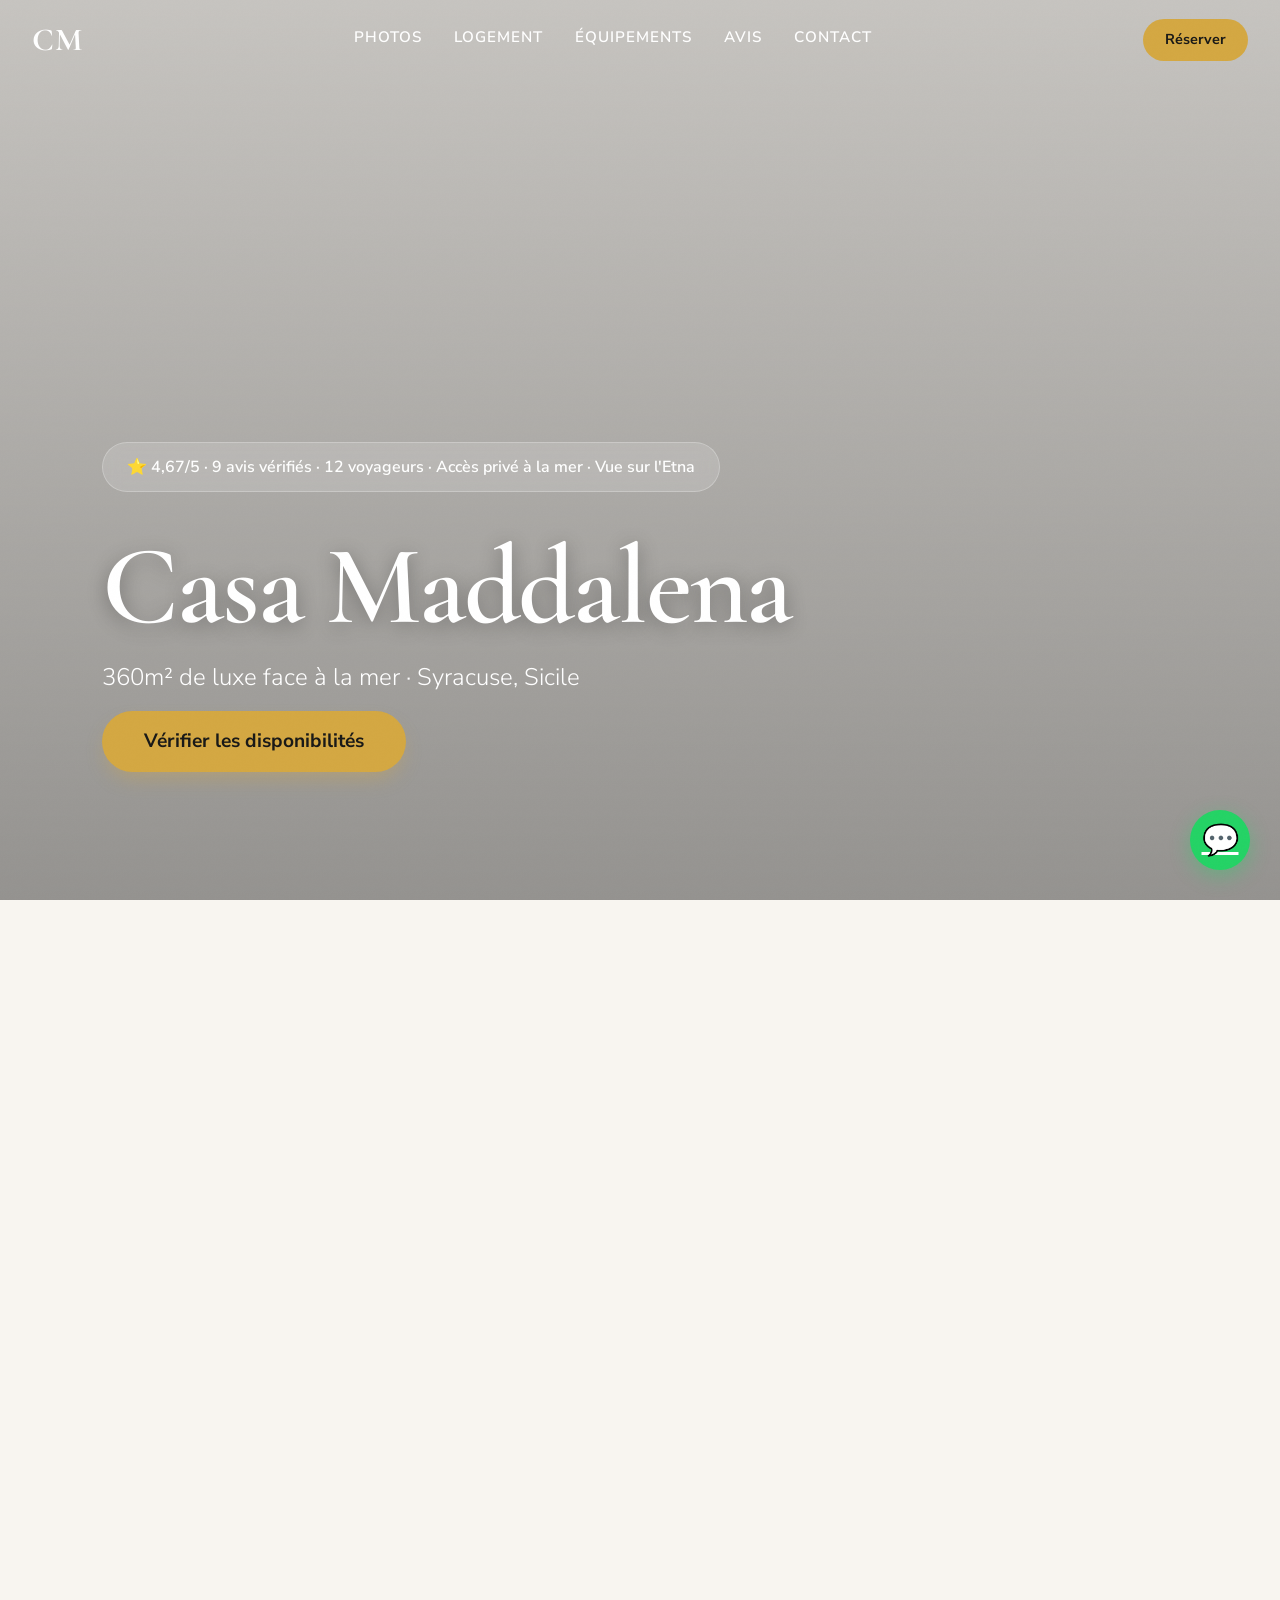
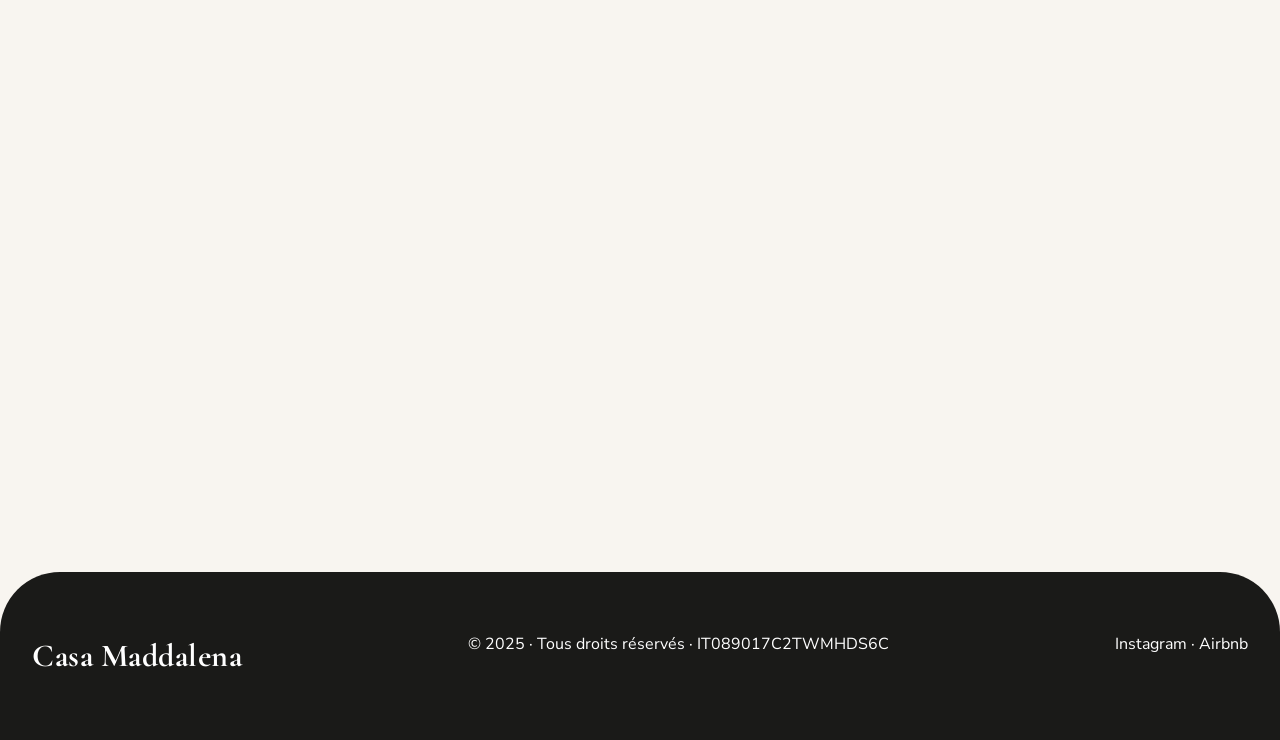
==== deep.html @ 4ee35b15 "Rename deep to deep.html" ====
<!DOCTYPE html>
<html lang="fr">
<head>
    <meta charset="UTF-8">
    <meta name="viewport" content="width=device-width, initial-scale=1.0">
    <title>Casa Maddalena · Luxe face à la mer · Syracuse</title>
    <!-- Google Fonts + Leaflet (carte légère) -->
    <link rel="preconnect" href="https://fonts.googleapis.com">
    <link rel="preconnect" href="https://fonts.gstatic.com" crossorigin>
    <link href="https://fonts.googleapis.com/css2?family=Cormorant+Garamond:wght@400;500;600;700&family=Nunito+Sans:opsz,wght@6..12,300;6..12,400;6..12,600;6..12,700&display=swap" rel="stylesheet">
    <link rel="stylesheet" href="https://unpkg.com/leaflet@1.9.4/dist/leaflet.css" />
    <style>
        /* RESET & VARIABLES */
        * { margin: 0; padding: 0; box-sizing: border-box; }
        :root {
            --creme: #F8F5F0;
            --mer: #1B4A6B;
            --terracotta: #C4622D;
            --or: #D4A843;
            --text: #1A1A18;
            --gris-doux: #e5e2db;
            --ombre: 0 15px 40px -15px rgba(0,0,0,0.18);
            --transition: all 0.3s cubic-bezier(0.25, 0.1, 0.15, 1);
        }
        body {
            font-family: 'Nunito Sans', sans-serif;
            background-color: var(--creme);
            color: var(--text);
            line-height: 1.5;
            overflow-x: hidden;
        }
        h1, h2, h3, h4 {
            font-family: 'Cormorant Garamond', serif;
            font-weight: 600;
            letter-spacing: -0.02em;
        }
        .container { max-width: 1400px; margin: 0 auto; padding: 0 24px; }
        /* texture de fond subtile */
        body::before {
            content: ""; position: fixed; top: 0; left: 0; width: 100%; height: 100%;
            background-image: url('data:image/svg+xml;utf8,<svg xmlns="http://www.w3.org/2000/svg" width="100" height="100" viewBox="0 0 100 100"><filter id="noise"><feTurbulence type="fractalNoise" baseFrequency="0.65" numOctaves="1" stitchTiles="stitch"/></filter><rect width="100" height="100" filter="url(%23noise)" opacity="0.02"/></svg>');
            pointer-events: none; z-index: 9999; opacity: 0.25;
        }
        /* progress bar */
        #progress-bar {
            position: fixed; top: 0; left: 0; height: 3px; background: var(--or);
            width: 0%; z-index: 10000; transition: width 0.1s; box-shadow: 0 0 10px var(--or);
        }
        /* sticky navbar */
        .navbar {
            position: fixed; top: 0; left: 0; width: 100%; padding: 16px 32px;
            display: flex; align-items: center; justify-content: space-between;
            z-index: 1000; transition: 0.25s; background: transparent; color: white;
        }
        .navbar.scrolled { background: var(--creme); color: var(--text); box-shadow: 0 6px 18px rgba(0,0,0,0.05); }
        .nav-logo { font-family: 'Cormorant Garamond', serif; font-size: 2rem; font-weight: 700; letter-spacing: 0.5px; }
        .nav-links { display: flex; gap: 2rem; font-weight: 600; }
        .nav-links a { color: inherit; text-decoration: none; font-size: 0.95rem; text-transform: uppercase; letter-spacing: 1px; border-bottom: 2px solid transparent; padding-bottom: 4px; transition: border-color 0.2s; }
        .nav-links a:hover { border-bottom-color: var(--or); }
        .nav-cta { background: var(--or); padding: 10px 22px; border-radius: 40px; color: var(--text); font-weight: 700; text-decoration: none; font-size: 0.9rem; }
        /* whatsapp float + back to top */
        .whatsapp-float {
            position: fixed; bottom: 30px; right: 30px; background: #25D366; width: 60px; height: 60px;
            border-radius: 50%; display: flex; align-items: center; justify-content: center;
            box-shadow: 0 6px 20px rgba(37, 211, 102, 0.4); z-index: 999; animation: pulse 2s infinite;
            transition: transform 0.2s; color: white; font-size: 30px;
        }
        .whatsapp-float:hover { transform: scale(1.1); }
        .back-top { position: fixed; bottom: 100px; right: 30px; background: var(--text); color: white; width: 48px; height: 48px; border-radius: 50%; display: flex; align-items: center; justify-content: center; opacity: 0; pointer-events: none; transition: 0.3s; z-index: 998; cursor: pointer; }
        .back-top.show { opacity: 0.8; pointer-events: auto; }
        @keyframes pulse { 0% { box-shadow: 0 0 0 0 rgba(37, 211, 102, 0.7); } 70% { box-shadow: 0 0 0 12px rgba(37, 211, 102, 0); } 100% { box-shadow: 0 0 0 0 rgba(37, 211, 102, 0); } }
        /* hero */
        .hero {
            height: 100vh; background: linear-gradient(rgba(0,0,0,0.2), rgba(0,0,0,0.4)), url('https://a0.muscache.com/im/pictures/miso/Hosting-1325959052450938203/original/4dd94e1e-072c-4044-8299-0571e3ba655e.jpeg') center/cover no-repeat;
            display: flex; align-items: flex-end; justify-content: flex-start; padding: 0 8% 10%;
            color: white; position: relative;
        }
        .hero-content { max-width: 800px; }
        .hero h1 { font-size: clamp(3.5rem, 12vw, 7rem); line-height: 1; text-shadow: 0 4px 20px rgba(0,0,0,0.3); }
        .hero-tagline { font-size: 1.5rem; font-weight: 300; margin: 1rem 0; font-family: 'Nunito Sans'; }
        .marquee-bandeau {
            background: rgba(255,255,255,0.15); backdrop-filter: blur(8px); padding: 12px 24px; border-radius: 60px;
            display: inline-block; margin-bottom: 2rem; border: 1px solid rgba(255,255,255,0.25);
            font-weight: 600; white-space: nowrap; overflow: hidden; animation: scrollBanner 10s linear infinite;
        }
        @keyframes scrollBanner { 0% { transform: translateX(0%); } 100% { transform: translateX(-50%); } }
        .btn-or {
            background: var(--or); border: none; padding: 16px 42px; border-radius: 50px; font-weight: 700;
            color: var(--text); font-size: 1.2rem; cursor: pointer; transition: all 0.2s; box-shadow: 0 10px 20px -5px rgba(212,168,67,0.4);
            text-decoration: none; display: inline-block;
        }
        .btn-or:hover { background: #c4953a; transform: translateY(-2px); }
        /* sections génériques */
        section { padding: 80px 0; }
        .section-title { font-size: 3rem; margin-bottom: 2rem; position: relative; display: inline-block; }
        .section-title:after { content: ''; position: absolute; bottom: -10px; left: 0; width: 80px; height: 3px; background: var(--or); }
        /* gallery mosaic */
        .gallery-grid { display: grid; grid-template-columns: 2fr 1fr 1fr; gap: 16px; height: 500px; }
        .gallery-item { overflow: hidden; border-radius: 8px; cursor: pointer; position: relative; box-shadow: var(--ombre); }
        .gallery-item img { width: 100%; height: 100%; object-fit: cover; transition: transform 0.6s; }
        .gallery-item:hover img { transform: scale(1.04); }
        .gallery-large { grid-row: span 2; }
        .gallery-small { grid-column: span 1; }
        .btn-gallery { margin-top: 24px; background: none; border: 1px solid var(--mer); padding: 14px 32px; border-radius: 40px; font-weight: 600; color: var(--mer); }
        /* bande chiffres clés */
        .key-numbers { display: flex; justify-content: space-between; flex-wrap: wrap; background: white; border-radius: 60px; padding: 32px 48px; box-shadow: var(--ombre); margin: 40px 0; }
        .key-item { text-align: center; font-size: 1.2rem; }
        .key-item strong { font-size: 2.2rem; font-family: 'Cormorant Garamond'; display: block; color: var(--mer); }
        /* 2 colonnes description */
        .two-col { display: grid; grid-template-columns: 1fr 1fr; gap: 60px; align-items: center; }
        .accordion-item { margin: 20px 0; border-bottom: 1px solid var(--gris-doux); padding-bottom: 16px; }
        .accordion-title { display: flex; justify-content: space-between; font-weight: 700; font-size: 1.3rem; cursor: pointer; font-family: 'Cormorant Garamond'; }
        .accordion-content { max-height: 0; overflow: hidden; transition: 0.4s; color: #3a3a3a; }
        .accordion-content.show { max-height: 200px; margin-top: 16px; }
        /* slider chambres */
        .chambres-slider { display: flex; gap: 20px; overflow-x: auto; padding: 20px 0; scroll-snap-type: x mandatory; }
        .chambre-card { min-width: 280px; background: white; border-radius: 20px; padding: 16px; box-shadow: var(--ombre); scroll-snap-align: start; }
        .chambre-card img { width: 100%; height: 200px; object-fit: cover; border-radius: 12px; }
        .chambre-card h4 { font-size: 1.8rem; }
        /* grid équipements */
        .equip-grid { display: grid; grid-template-columns: repeat(auto-fill, minmax(180px,1fr)); gap: 32px; margin: 40px 0; }
        .equip-cat { font-weight: 700; color: var(--mer); margin-top: 32px; grid-column: 1 / -1; }
        .equip-item { display: flex; gap: 12px; align-items: center; }
        .equip-icon { font-size: 1.8rem; }
        /* booking sidebar simulation (flex sur desktop) */
        .booking-layout { display: flex; gap: 40px; align-items: flex-start; }
        .booking-main { flex: 2; }
        .booking-sidebar { flex: 1; position: sticky; top: 100px; background: white; border-radius: 28px; padding: 28px; box-shadow: var(--ombre); }
        .price-line { font-size: 2rem; font-weight: 700; }
        .date-picker { display: flex; gap: 10px; margin: 20px 0; }
        .date-picker input { width: 50%; padding: 12px; border: 1px solid var(--gris-doux); border-radius: 40px; }
        .total { border-top: 2px solid var(--gris-doux); margin-top: 20px; padding-top: 20px; display: flex; justify-content: space-between; font-weight: 700; }
        /* avis */
        .rating-breakdown { display: grid; grid-template-columns: 1fr 1fr; gap: 12px; margin: 30px 0; }
        .rating-bar { display: flex; align-items: center; gap: 12px; }
        .bar-fill { height: 8px; background: var(--or); border-radius: 20px; }
        .testimonial-grid { display: grid; grid-template-columns: 1fr 1fr 1fr; gap: 24px; }
        .testimonial-card { background: white; border-radius: 20px; padding: 24px; box-shadow: var(--ombre); }
        /* carte */
        #map { height: 350px; border-radius: 28px; margin: 40px 0; z-index: 1; }
        /* footer */
        footer { background: var(--text); color: white; padding: 60px 32px; border-radius: 60px 60px 0 0; margin-top: 60px; }
        /* animations fade-in */
        .fade-in { opacity: 0; transform: translateY(30px); transition: 0.8s ease; }
        .fade-in.visible { opacity: 1; transform: translateY(0); }
        /* lightbox simple */
        .lightbox { position: fixed; top:0; left:0; width:100%; height:100%; background: rgba(0,0,0,0.9); z-index: 10000; display: none; justify-content: center; align-items: center; }
        .lightbox img { max-width: 90vw; max-height: 90vh; }
        .lightbox.show { display: flex; }
        /* popup exit */
        .exit-popup { position: fixed; bottom: 20px; left: 20px; background: white; padding: 24px; border-radius: 32px; box-shadow: 0 25px 50px -10px black; max-width: 320px; z-index: 10001; display: none; }
        .exit-popup.show { display: block; animation: slideUp 0.4s; }
        /* responsive */
        @media (max-width: 1000px) { .booking-layout { flex-direction: column; } .two-col { grid-template-columns: 1fr; } .testimonial-grid { grid-template-columns: 1fr; } }
        /* divers */
        .badge-confiance { background: #e9f0f5; padding: 10px 20px; border-radius: 40px; font-size: 0.9rem; }
    </style>
</head>
<body>
    <div id="progress-bar"></div>
    <div class="navbar" id="navbar">
        <span class="nav-logo">CM</span>
        <div class="nav-links">
            <a href="#photos">Photos</a> <a href="#logement">Logement</a> <a href="#equipements">Équipements</a> <a href="#avis">Avis</a> <a href="#contact">Contact</a>
        </div>
        <a href="#booking" class="nav-cta">Réserver</a>
    </div>

    <!-- Hero -->
    <section class="hero" id="hero">
        <div class="hero-content">
            <div class="marquee-bandeau">⭐ 4,67/5 · 9 avis vérifiés · 12 voyageurs · Accès privé à la mer · Vue sur l'Etna</div>
            <h1>Casa Maddalena</h1>
            <p class="hero-tagline">360m² de luxe face à la mer · Syracuse, Sicile</p>
            <a href="#booking" class="btn-or">Vérifier les disponibilités</a>
        </div>
    </section>

    <!-- Galerie -->
    <section id="photos" class="container fade-in">
        <h2 class="section-title">Galerie</h2>
        <div class="gallery-grid">
            <div class="gallery-item gallery-large"><img src="https://a0.muscache.com/im/pictures/miso/Hosting-1325959052450938203/original/4dd94e1e-072c-4044-8299-0571e3ba655e.jpeg" alt="vue mer"></div>
            <div class="gallery-item gallery-small"><img src="https://a0.muscache.com/im/pictures/miso/Hosting-1325959052450938203/original/6d3b1ea7-8ec1-4e98-8be0-48cae2adf47d.jpeg" alt="terrasse"></div>
            <div class="gallery-item gallery-small"><img src="https://a0.muscache.com/im/pictures/miso/Hosting-1325959052450938203/original/073e9553-e537-45ac-a2d6-a7e39d0314f8.jpeg" alt="salon"></div>
            <div class="gallery-item gallery-small"><img src="https://a0.muscache.com/im/pictures/miso/Hosting-1325959052450938203/original/d51e6e6a-f8a8-40f8-80f4-e4f2ee1ae2fc.jpeg" alt="chambre"></div>
            <div class="gallery-item gallery-small"><img src="https://a0.muscache.com/im/pictures/miso/Hosting-1325959052450938203/original/ff22f906-4c46-49d2-a9ba-d4749644a37b.jpeg" alt="cuisine"></div>
        </div>
        <button class="btn-gallery" onclick="openLightbox()">📷 Voir les 30 photos</button>
    </section>

    <!-- Chiffres clés -->
    <div class="container">
        <div class="key-numbers fade-in">
            <div class="key-item"><strong>360 m²</strong> appartement</div>
            <div class="key-item"><strong>6 chambres</strong> dont 4 vue mer</div>
            <div class="key-item"><strong>12 pers</strong> max</div>
            <div class="key-item"><strong>Accès privé</strong> à la mer</div>
            <div class="key-item"><strong>Parking privé</strong> inclus</div>
        </div>
    </div>

    <!-- Description immersive + accordéon -->
    <section id="logement" class="container two-col fade-in">
        <div>
            <h2 class="section-title">L'expérience Casa Maddalena</h2>
            <div class="accordion-item">
                <div class="accordion-title" onclick="toggleAccordion(this)">🌅 La Vue <span>+</span></div>
                <div class="accordion-content">Panorama infini sur Ortygia, le golfe, l'Etna et les voiliers à l'horizon. Levez les yeux : le volcan fume certains soirs.</div>
            </div>
            <div class="accordion-item">
                <div class="accordion-title" onclick="toggleAccordion(this)">🌊 L'Accès Mer <span>+</span></div>
                <div class="accordion-content">Eaux cristallines depuis la propriété. Rocher de Gallera à 200m, tuba, plongée. Échelle privée.</div>
            </div>
            <div class="accordion-item">
                <div class="accordion-title" onclick="toggleAccordion(this)">🍝 Le Paradis Culinaire <span>+</span></div>
                <div class="accordion-content">Cuisine extérieure, barbecue Kamado, table en pierre de lave pour 12 pers. Agrumes du jardin.</div>
            </div>
            <div class="accordion-item">
                <div class="accordion-title" onclick="toggleAccordion(this)">🏛️ Les Intérieurs <span>+</span></div>
                <div class="accordion-content">Design 70's, carreaux artisanaux de l'Etna, salles de bain avec vue sur la baie.</div>
            </div>
        </div>
        <div><img src="https://a0.muscache.com/im/pictures/miso/Hosting-1325959052450938203/original/053d8ce2-8d67-4fb2-86d9-866a4d3edb1f.jpeg" style="width:100%; border-radius:28px; box-shadow:var(--ombre);"></div>
    </section>

    <!-- slider chambres -->
    <section class="container fade-in">
        <h2 class="section-title">Chambres</h2>
        <div class="chambres-slider">
            <div class="chambre-card"><img src="https://a0.muscache.com/im/pictures/miso/Hosting-1325959052450938203/original/d51e6e6a-f8a8-40f8-80f4-e4f2ee1ae2fc.jpeg"><h4>Chambre Mer I</h4><p>Lit king · vue mer Ionienne</p></div>
            <div class="chambre-card"><img src="https://a0.muscache.com/im/pictures/miso/Hosting-1325959052450938203/original/073e9553-e537-45ac-a2d6-a7e39d0314f8.jpeg"><h4>Chambre Mer II</h4><p>Lit queen · baie vitrée</p></div>
            <div class="chambre-card"><img src="https://a0.muscache.com/im/pictures/miso/Hosting-1325959052450938203/original/ff22f906-4c46-49d2-a9ba-d4749644a37b.jpeg"><h4>Chambre Jardin</h4><p>2 lits simples · jardin exotique</p></div>
            <div class="chambre-card"><img src="https://a0.muscache.com/im/pictures/miso/Hosting-1325959052450938203/original/4dd94e1e-072c-4044-8299-0571e3ba655e.jpeg"><h4>Suite Etna</h4><p>Lit superposé + terrasse</p></div>
        </div>
    </section>

    <!-- Équipements catégorisés -->
    <section id="equipements" class="container fade-in">
        <h2 class="section-title">Équipements d'exception</h2>
        <div class="equip-grid">
            <div class="equip-cat">🌊 Mer & Extérieur</div>
            <div class="equip-item"><span class="equip-icon">⛵</span> Accès privé mer</div>
            <div class="equip-item"><span class="equip-icon">🏖️</span> Plage privée</div>
            <div class="equip-item"><span class="equip-icon">🍖</span> BBQ Kamado</div>
            <div class="equip-cat">🍳 Cuisine</div>
            <div class="equip-item"><span class="equip-icon">🔥</span> Four grande capacité</div>
            <div class="equip-item"><span class="equip-icon">🍊</span> Centrifugeuse agrumes</div>
            <div class="equip-cat">🛏️ Confort</div>
            <div class="equip-item"><span class="equip-icon">❄️</span> Climatisation toute pièce</div>
            <div class="equip-item"><span class="equip-icon">🛁</span> Baignoire + 4 douches vue mer</div>
            <div class="equip-item"><span class="equip-icon">🔒</span> Parking privé · Rare</div>
        </div>
    </section>

    <!-- Layout principal avec sticky sidebar booking -->
    <section id="booking" class="container booking-layout fade-in">
        <div class="booking-main">
            <h2 class="section-title">Disponibilités & tarifs</h2>
            <p>Calendrier interactif · Tarif basse saison 950€/nuit · Haute saison 1450€</p>
            <!-- mini calendrier visuel -->
            <div style="background: white; border-radius: 40px; padding: 20px; margin-top:20px;">
                <div style="display:flex; gap:10px; flex-wrap:wrap;"> juin 2025 : <span style="background:#d4edda;">12-18 dispo</span> <span style="background:#f8d7da;">5-10 réservé</span> ...</div>
            </div>
            <!-- règles maison -->
            <h3 style="margin:40px 0 20px;">Règles de la maison</h3>
            <p>🕒 arrivée 16h-21h · départ 10h · animaux acceptés · non fumeur · fêtes interdites</p>
            <!-- localisation -->
            <h3>Localisation</h3>
            <div id="map" style="height:250px;"></div>
            <div style="display:flex; gap:20px; flex-wrap:wrap; margin:20px 0;">🏛️ Ortigia 15min · 🌊 Plemmirio 10min · 🏖️ Vendicari 30min · ✈️ Catane 1h</div>
            <!-- avis -->
            <h2 id="avis" class="section-title">Avis (4,67)</h2>
            <div class="rating-breakdown">
                <div>Arrivée ⭐ 5,0</div><div class="bar-fill" style="width:100%"></div>
                <div>Communication ⭐ 5,0</div><div class="bar-fill" style="width:100%"></div>
                <div>Précision ⭐ 4,7</div><div class="bar-fill" style="width:94%"></div>
                <div>Propreté ⭐ 4,4</div><div class="bar-fill" style="width:88%"></div>
            </div>
            <div class="testimonial-grid">
                <div class="testimonial-card">"Vue à couper le souffle, accès mer incroyable. Literie très confortable." – Marie, Paris</div>
                <div class="testimonial-card">"Maison parfaite pour une grande famille. Merci à Frederic pour son accueil." – Klaus, Berlin</div>
                <div class="testimonial-card">"Le coucher de soleil sur l'Etna depuis la terrasse restera gravé." – Chiara, Milano</div>
            </div>
        </div>
        <!-- sidebar sticky widget -->
        <div class="booking-sidebar">
            <span class="price-line">950€ <span style="font-size:1rem;">/nuit</span></span>
            <div class="date-picker">
                <input type="date" id="arrivee" value="2025-07-01"> <input type="date" id="depart" value="2025-07-07">
            </div>
            <select style="width:100%; padding:12px; border-radius:40px; margin:12px 0;">
                <option>1 voyageur</option><option>2 voyageurs</option><option>6 voyageurs</option><option>12 voyageurs</option>
            </select>
            <div class="total">
                <span>Total (6 nuits) </span> <span id="totalCalc">6 840€</span>
            </div>
            <button class="btn-or" style="width:100%;">Réserver en direct</button>
            <p style="margin:16px 0; font-size:0.9rem;">🔒 Paiement sécurisé · ✅ Annulation flexible · 💬 Réponse <1h</p>
            <p>✨ Économisez ~15% versus Airbnb</p>
            <hr>
            <p><strong>Frédéric</strong> · taux de réponse 100% · <a href="#">Contacter</a></p>
        </div>
    </section>

    <!-- Expériences sur mesure -->
    <section class="container fade-in">
        <h2 class="section-title">Expériences sur mesure</h2>
        <div style="display:flex; gap:20px; flex-wrap:wrap;">
            <div class="chambre-card">🍳 Cours de cuisine sicilienne</div>
            <div class="chambre-card">⛵ Excursion en bateau</div>
            <div class="chambre-card">🤿 Snorkeling Gallera</div>
            <div class="chambre-card">🚗 Circuits baroques Noto</div>
        </div>
    </section>

    <!-- FAQ -->
    <section class="container fade-in">
        <h2 class="section-title">FAQ</h2>
        <div class="accordion-item"><div class="accordion-title">Animaux acceptés ?<span>+</span></div><div class="accordion-content">Oui, avec supplément.</div></div>
        <div class="accordion-item"><div class="accordion-title">Parking sécurisé ?<span>+</span></div><div class="accordion-content">Parking privé fermé dans la propriété.</div></div>
        <div class="accordion-item"><div class="accordion-title">Wifi fibre ?<span>+</span></div><div class="accordion-content">Fibre 1Gb/s.</div></div>
    </section>

    <!-- Contact hôte -->
    <section id="contact" class="container fade-in">
        <h2 class="section-title">Contactez Frédéric</h2>
        <div style="display:flex; gap:32px; flex-wrap:wrap;">
            <div style="flex:1"><img src="https://a0.muscache.com/im/pictures/user/0a7fefc4-71b3-4a53-a5b0-dbf8a95625de.jpg?aki_policy=profile_x_medium" style="border-radius:50%; width:120px;"> <h3>Frédéric & Antonio</h3> <p>Réponse < 1h · FR/EN/IT</p></div>
            <div style="flex:2">
                <input placeholder="Nom" style="width:100%; padding:14px; margin:8px 0;"> <input placeholder="Email" style="width:100%; padding:14px;">
                <textarea placeholder="Dates? Message..." rows="4" style="width:100%; padding:14px;"></textarea>
                <button class="btn-or">Envoyer un message</button>
            </div>
        </div>
    </section>

    <!-- Footer -->
    <footer>
        <div style="display:flex; justify-content:space-between; flex-wrap:wrap;">
            <span class="nav-logo">Casa Maddalena</span>
            <div>© 2025 · Tous droits réservés · IT089017C2TWMHDS6C</div>
            <div>Instagram · Airbnb</div>
        </div>
    </footer>

    <!-- Éléments flottants -->
    <a href="https://wa.me/390000000000" class="whatsapp-float" target="_blank">💬</a>
    <div class="back-top" onclick="window.scrollTo({top:0,behavior:'smooth'})">↑</div>

    <!-- Lightbox -->
    <div class="lightbox" id="lightbox" onclick="this.classList.remove('show')"><img id="lightboxImg" src=""></div>

    <!-- Exit popup -->
    <div class="exit-popup" id="exitPopup">
        <h4>Avant de partir —</h4>
        <p>Contactez Frédéric directement pour un tarif exclusif 🎁</p>
        <button class="btn-or" style="padding:8px 16px;">Envoyer WhatsApp</button>
    </div>

    <script src="https://unpkg.com/leaflet@1.9.4/dist/leaflet.js"></script>
    <script>
        // Sticky navbar + progress bar + back top
        window.addEventListener('scroll', function() {
            let navbar = document.getElementById('navbar');
            if (window.scrollY > 50) navbar.classList.add('scrolled'); else navbar.classList.remove('scrolled');
            let winScroll = document.documentElement.scrollTop;
            let height = document.documentElement.scrollHeight - window.innerHeight;
            document.getElementById('progress-bar').style.width = (winScroll / height) * 100 + '%';
            if (winScroll > 400) document.querySelector('.back-top').classList.add('show'); else document.querySelector('.back-top').classList.remove('show');
        });

        // fade-in
        const faders = document.querySelectorAll('.fade-in');
        const appearOptions = { threshold: 0.2 };
        const appearOnScroll = new IntersectionObserver(function(entries, observer) {
            entries.forEach(entry => { if(entry.isIntersecting) { entry.target.classList.add('visible'); observer.unobserve(entry.target); } });
        }, appearOptions);
        faders.forEach(fader => appearOnScroll.observe(fader));

        // accordéon
        function toggleAccordion(el) {
            let content = el.nextElementSibling;
            content.classList.toggle('show');
            el.querySelector('span').innerText = content.classList.contains('show') ? '−' : '+';
        }

        // lightbox simple
        function openLightbox() {
            document.getElementById('lightbox').classList.add('show');
            document.getElementById('lightboxImg').src = 'https://a0.muscache.com/im/pictures/miso/Hosting-1325959052450938203/original/4dd94e1e-072c-4044-8299-0571e3ba655e.jpeg';
        }

        // calcul prix dynamique (demo)
        document.getElementById('arrivee').addEventListener('change', updateTotal);
        document.getElementById('depart').addEventListener('change', updateTotal
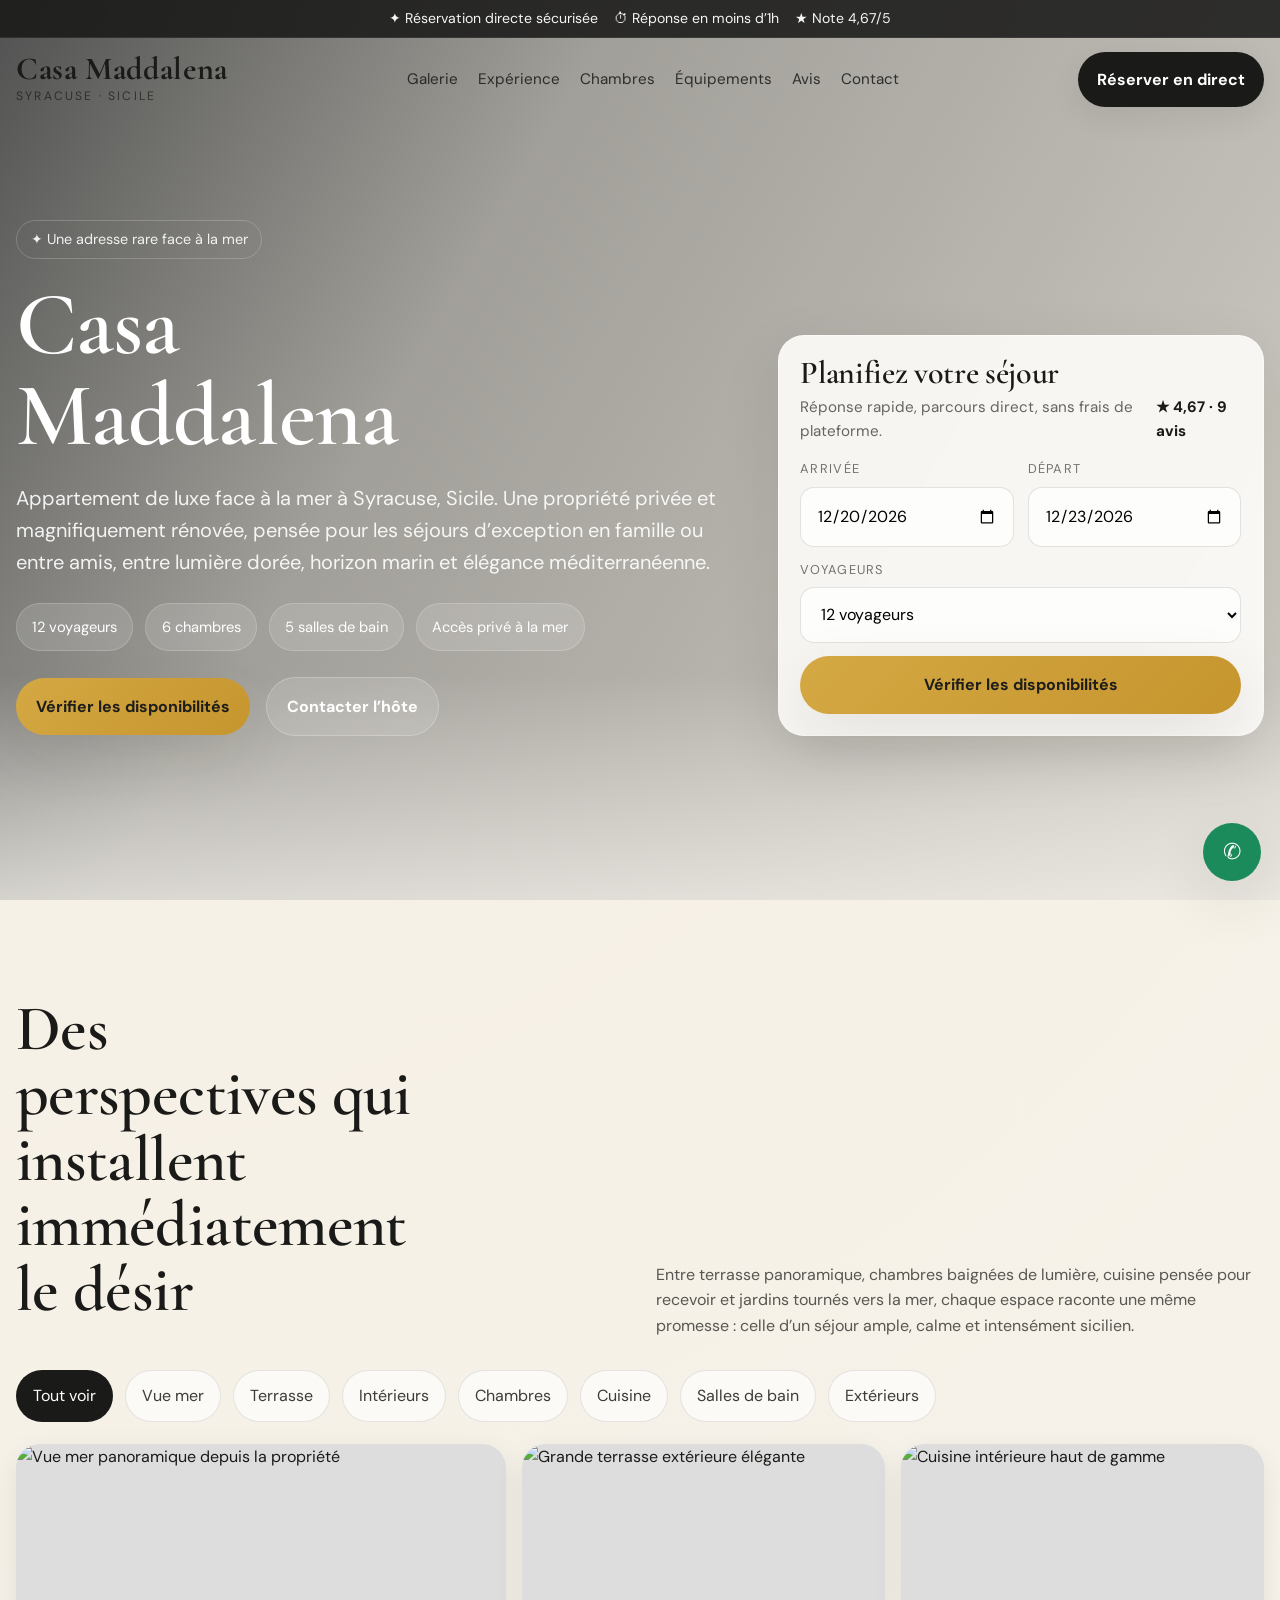
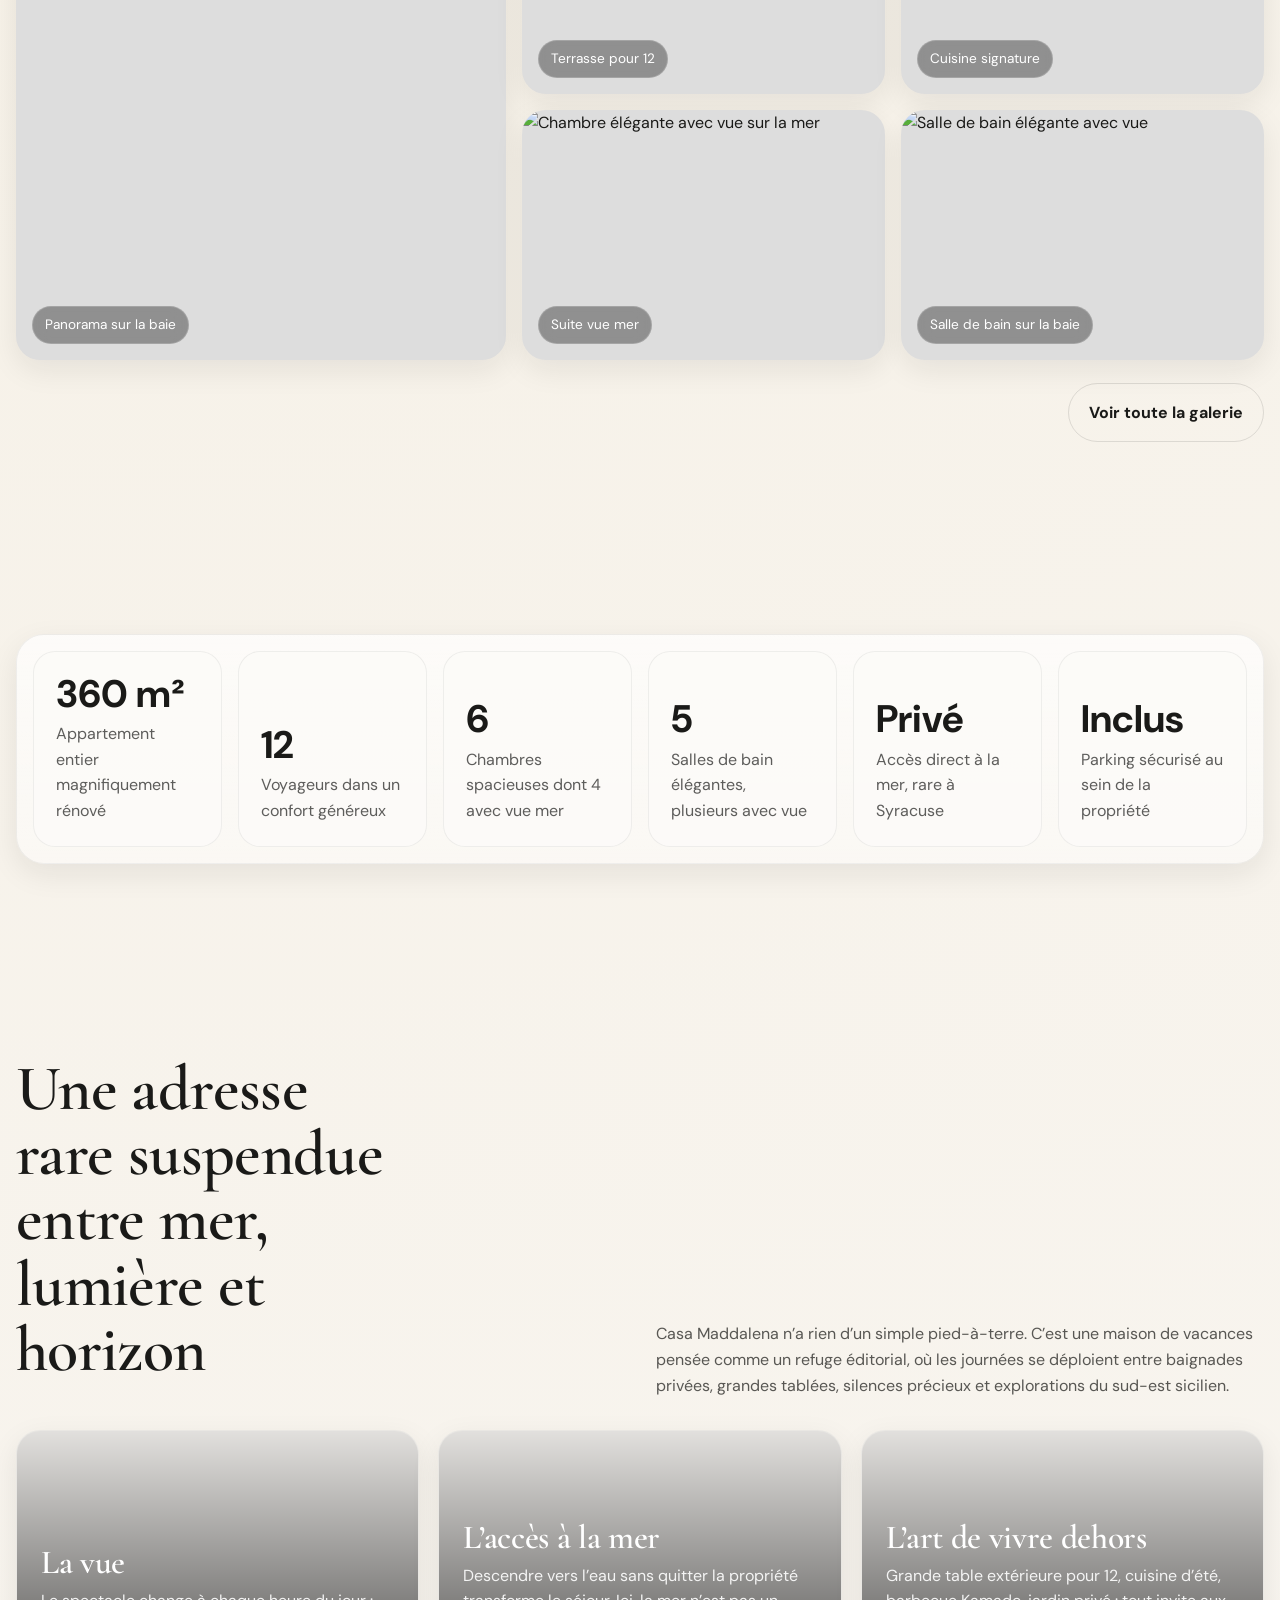
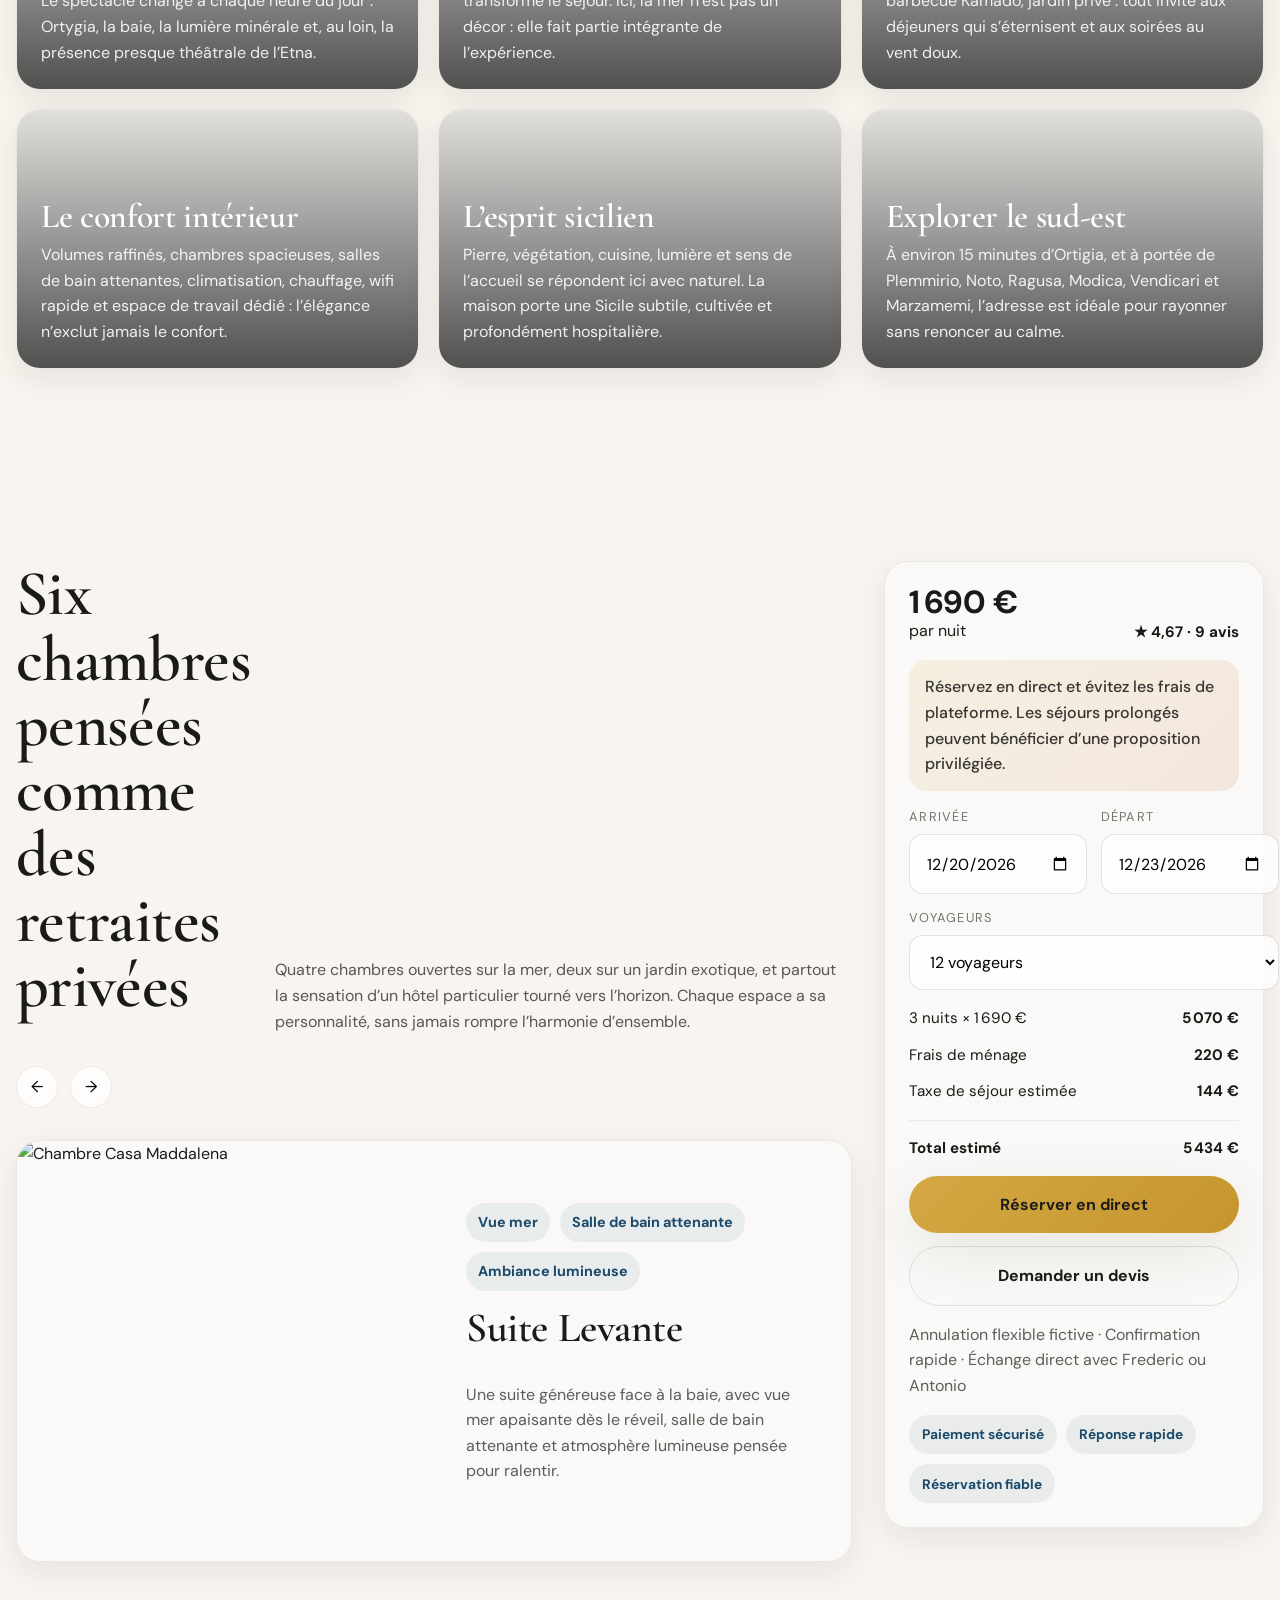
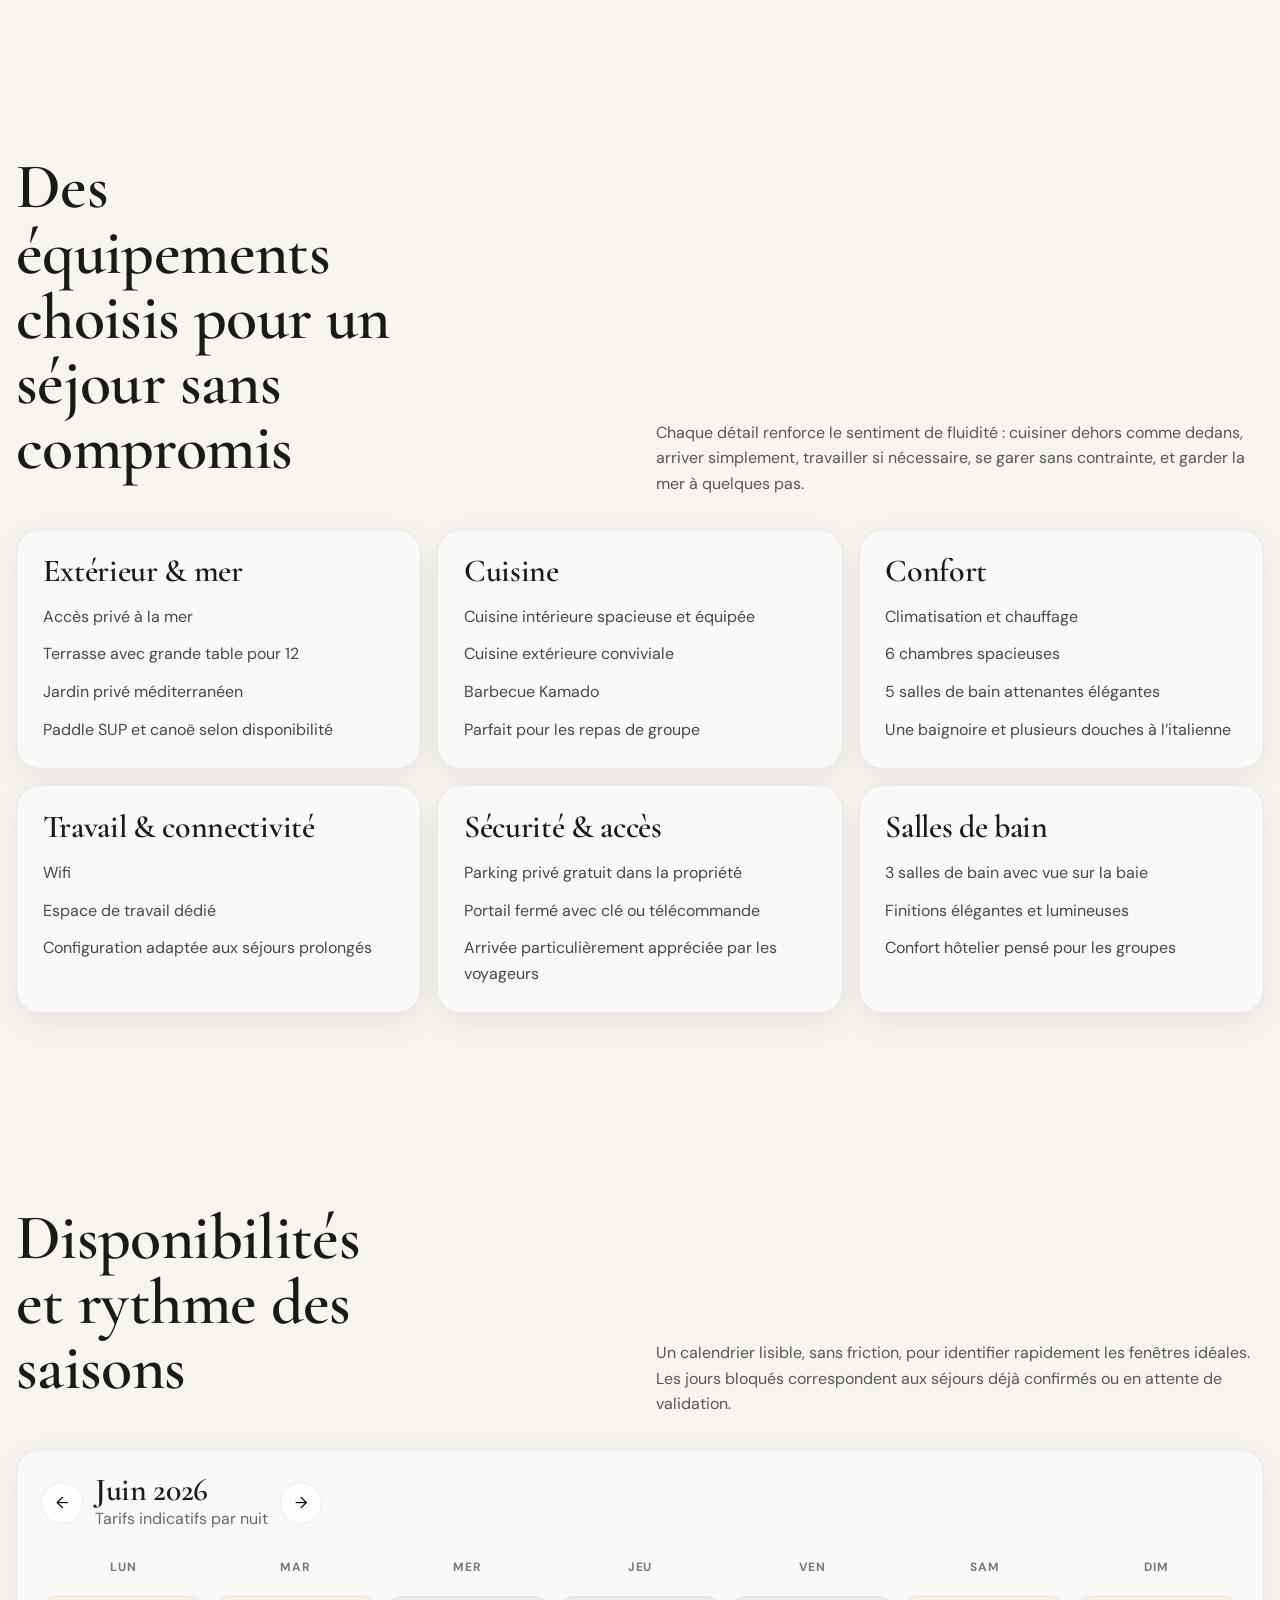
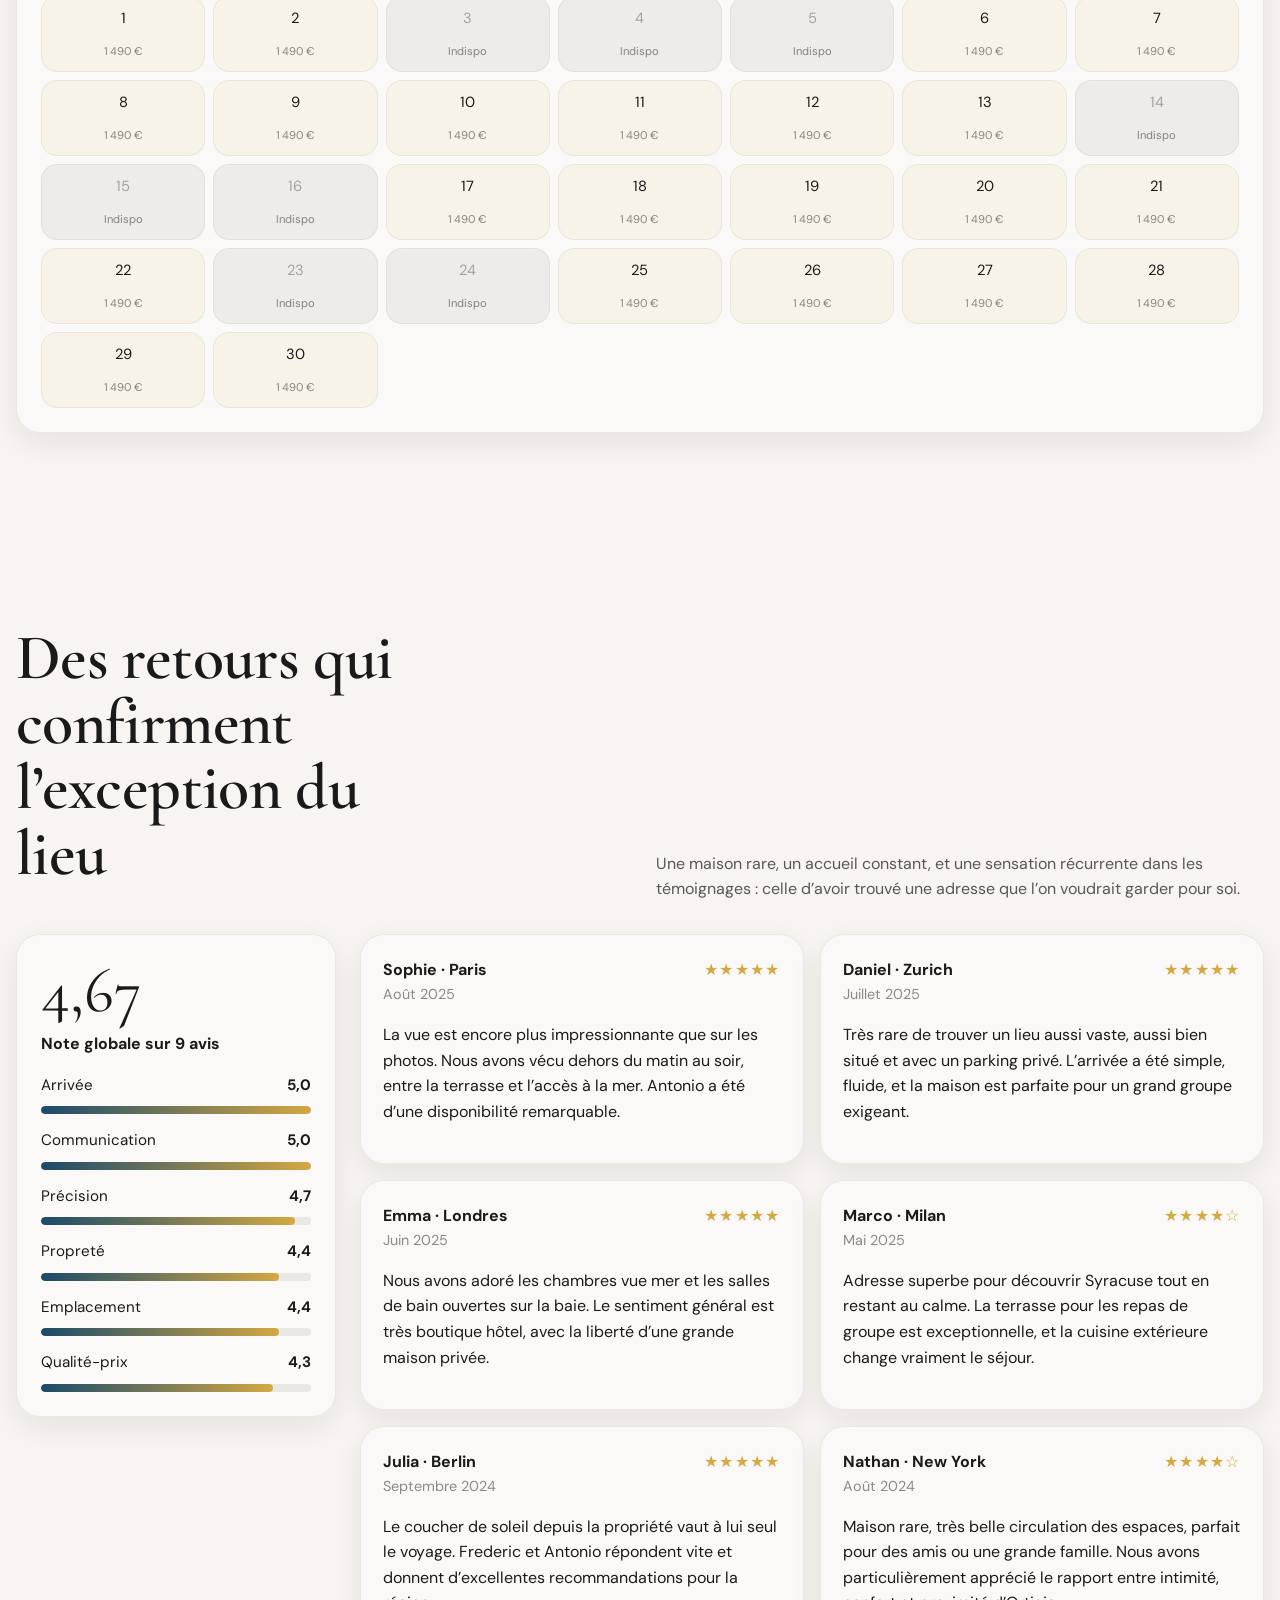
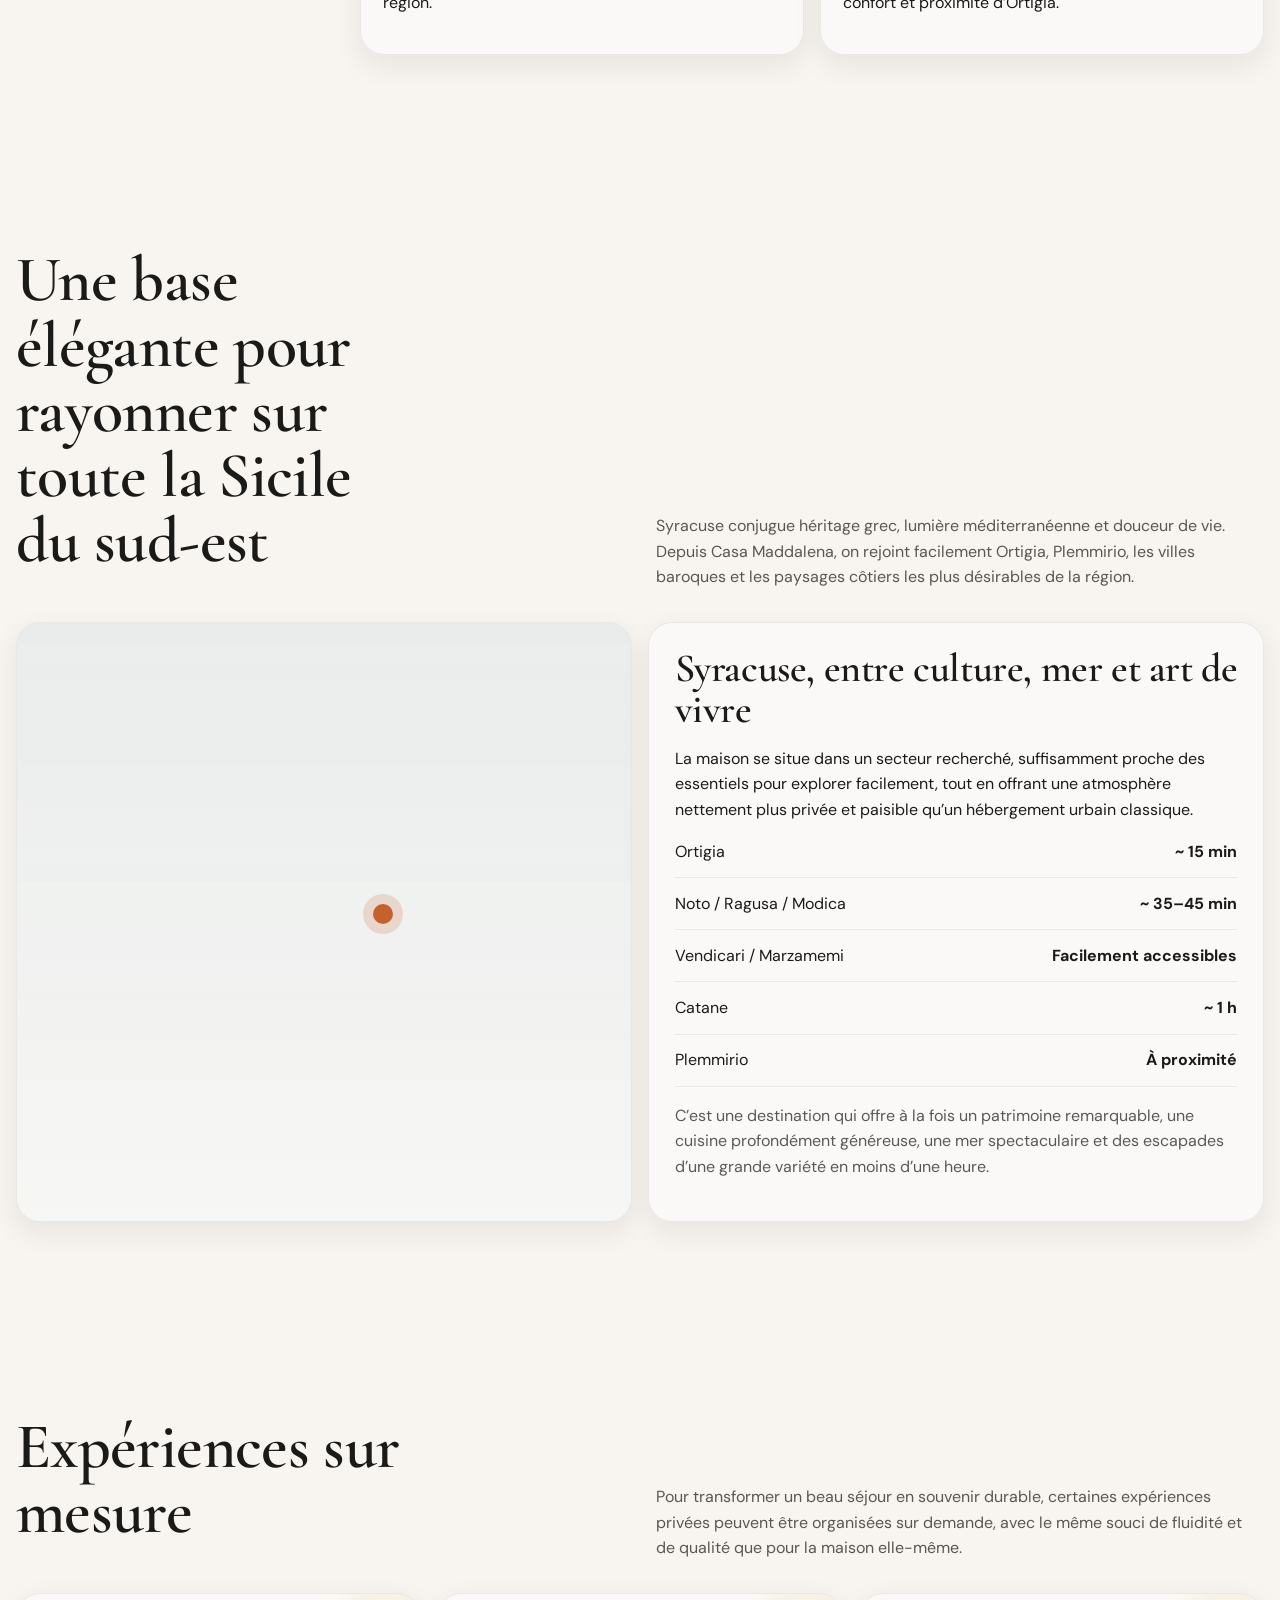
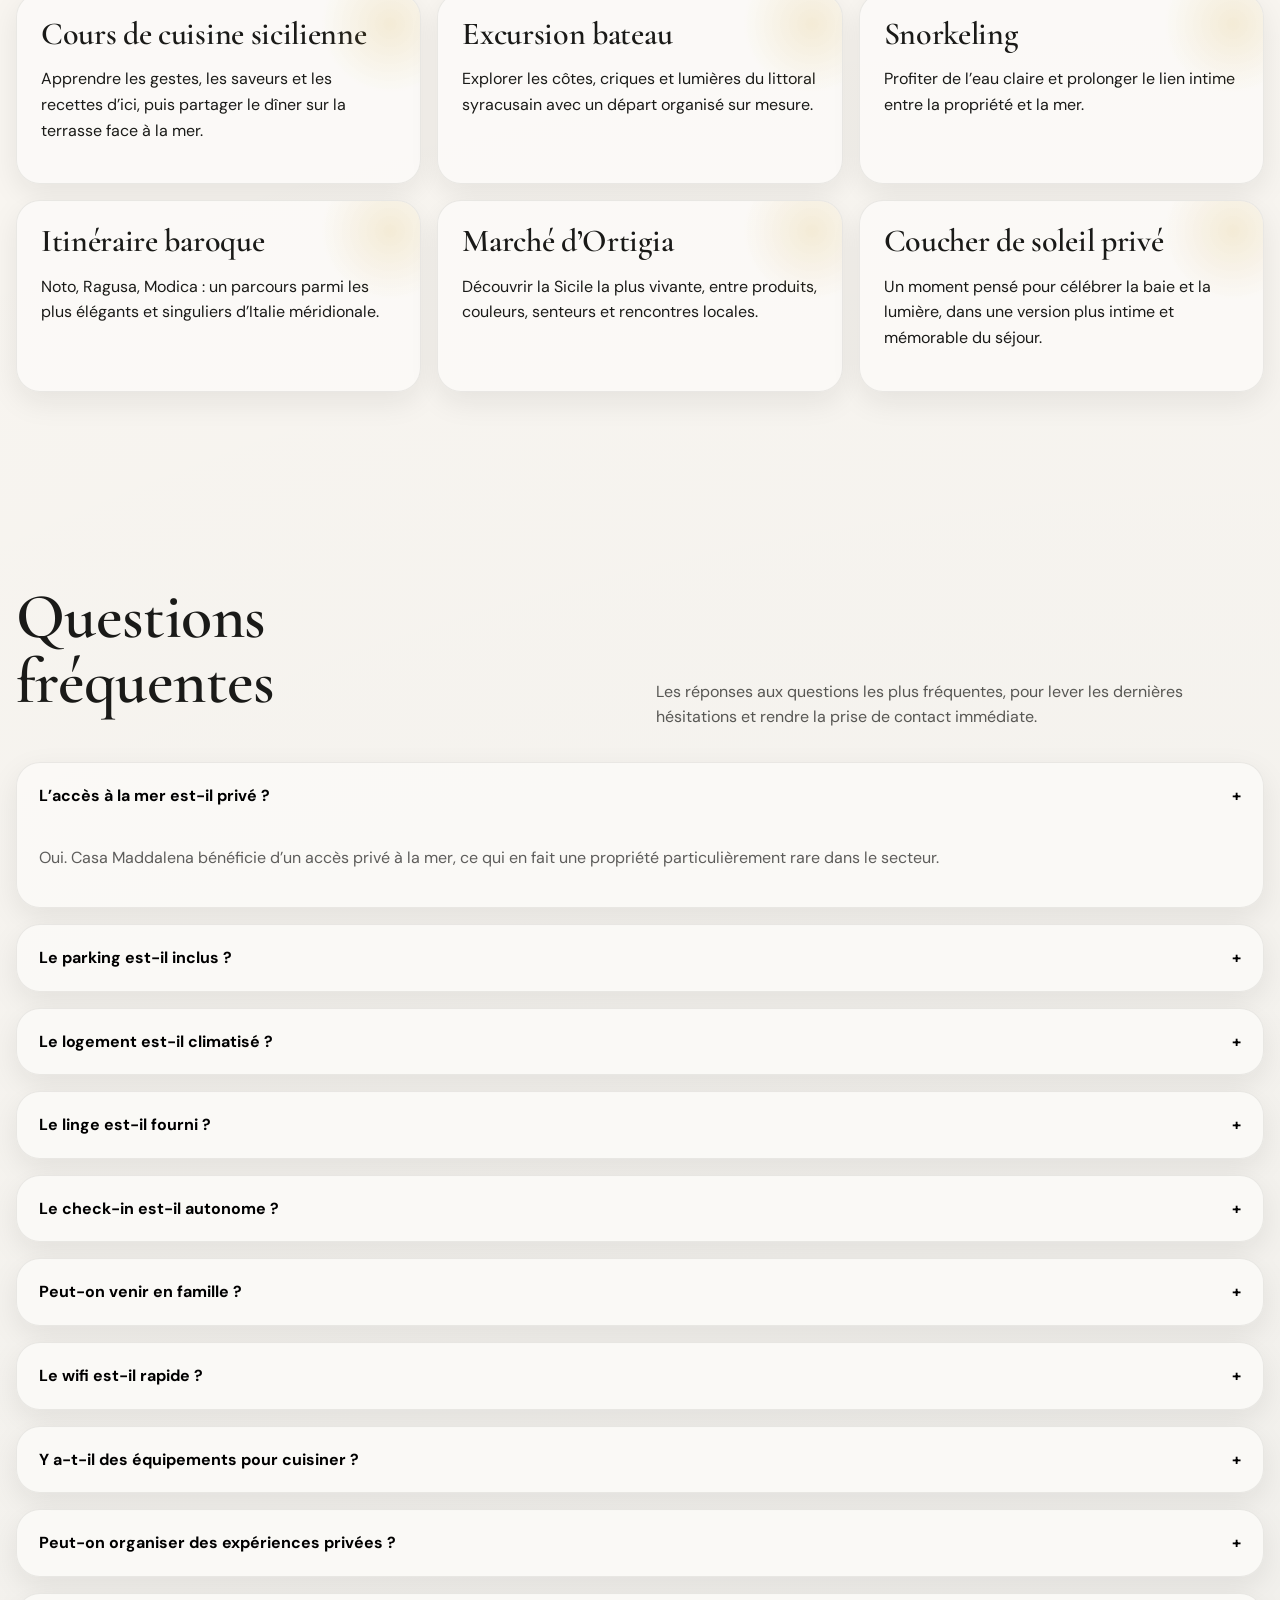
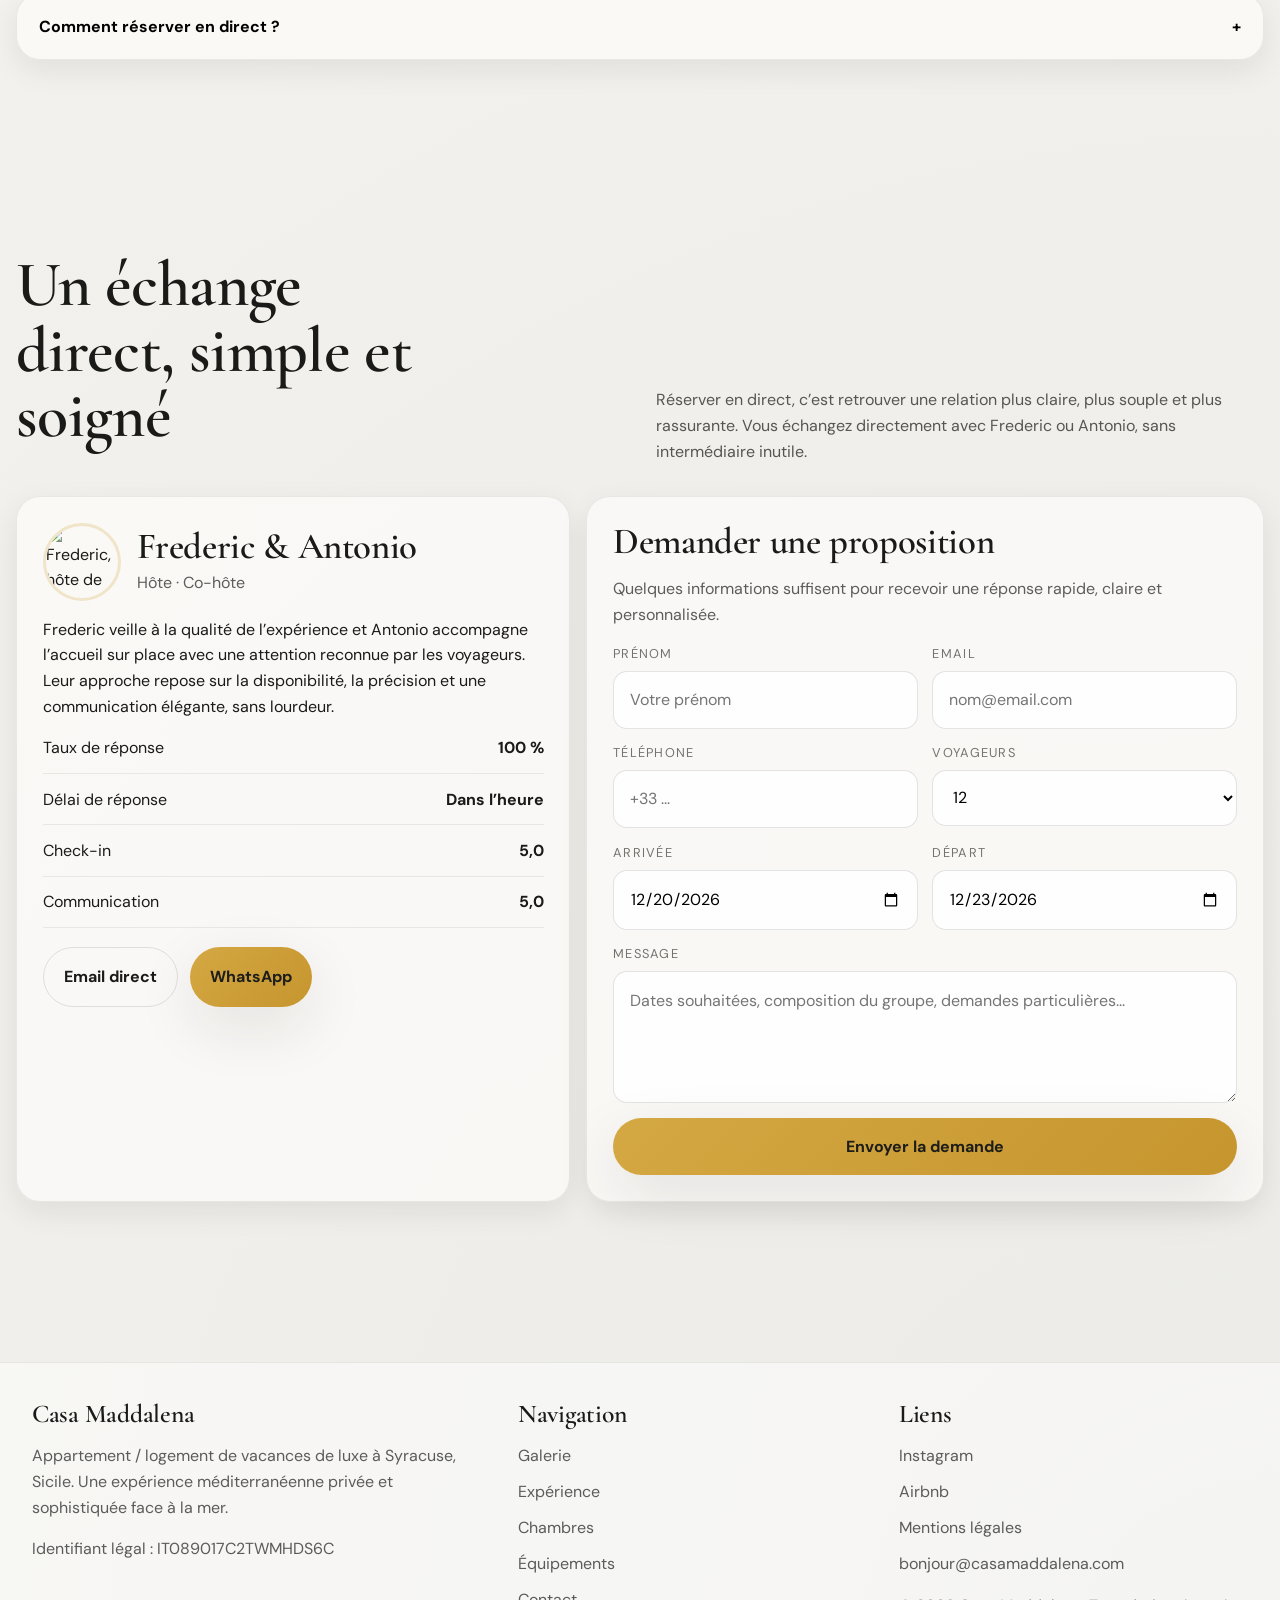
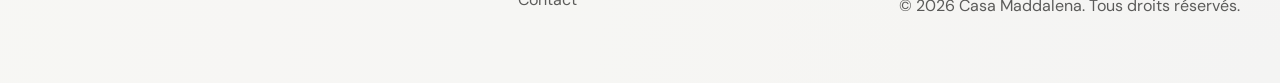
==== commit 8726151c: "Update deep.html" ====
--- a/deep.html
+++ b/deep.html
@@ -1,396 +1,2165 @@
 <!DOCTYPE html>
 <html lang="fr">
 <head>
-    <meta charset="UTF-8">
-    <meta name="viewport" content="width=device-width, initial-scale=1.0">
-    <title>Casa Maddalena · Luxe face à la mer · Syracuse</title>
-    <!-- Google Fonts + Leaflet (carte légère) -->
-    <link rel="preconnect" href="https://fonts.googleapis.com">
-    <link rel="preconnect" href="https://fonts.gstatic.com" crossorigin>
-    <link href="https://fonts.googleapis.com/css2?family=Cormorant+Garamond:wght@400;500;600;700&family=Nunito+Sans:opsz,wght@6..12,300;6..12,400;6..12,600;6..12,700&display=swap" rel="stylesheet">
-    <link rel="stylesheet" href="https://unpkg.com/leaflet@1.9.4/dist/leaflet.css" />
-    <style>
-        /* RESET & VARIABLES */
-        * { margin: 0; padding: 0; box-sizing: border-box; }
-        :root {
-            --creme: #F8F5F0;
-            --mer: #1B4A6B;
-            --terracotta: #C4622D;
-            --or: #D4A843;
-            --text: #1A1A18;
-            --gris-doux: #e5e2db;
-            --ombre: 0 15px 40px -15px rgba(0,0,0,0.18);
-            --transition: all 0.3s cubic-bezier(0.25, 0.1, 0.15, 1);
-        }
-        body {
-            font-family: 'Nunito Sans', sans-serif;
-            background-color: var(--creme);
-            color: var(--text);
-            line-height: 1.5;
-            overflow-x: hidden;
-        }
-        h1, h2, h3, h4 {
-            font-family: 'Cormorant Garamond', serif;
-            font-weight: 600;
-            letter-spacing: -0.02em;
-        }
-        .container { max-width: 1400px; margin: 0 auto; padding: 0 24px; }
-        /* texture de fond subtile */
-        body::before {
-            content: ""; position: fixed; top: 0; left: 0; width: 100%; height: 100%;
-            background-image: url('data:image/svg+xml;utf8,<svg xmlns="http://www.w3.org/2000/svg" width="100" height="100" viewBox="0 0 100 100"><filter id="noise"><feTurbulence type="fractalNoise" baseFrequency="0.65" numOctaves="1" stitchTiles="stitch"/></filter><rect width="100" height="100" filter="url(%23noise)" opacity="0.02"/></svg>');
-            pointer-events: none; z-index: 9999; opacity: 0.25;
-        }
-        /* progress bar */
-        #progress-bar {
-            position: fixed; top: 0; left: 0; height: 3px; background: var(--or);
-            width: 0%; z-index: 10000; transition: width 0.1s; box-shadow: 0 0 10px var(--or);
-        }
-        /* sticky navbar */
-        .navbar {
-            position: fixed; top: 0; left: 0; width: 100%; padding: 16px 32px;
-            display: flex; align-items: center; justify-content: space-between;
-            z-index: 1000; transition: 0.25s; background: transparent; color: white;
-        }
-        .navbar.scrolled { background: var(--creme); color: var(--text); box-shadow: 0 6px 18px rgba(0,0,0,0.05); }
-        .nav-logo { font-family: 'Cormorant Garamond', serif; font-size: 2rem; font-weight: 700; letter-spacing: 0.5px; }
-        .nav-links { display: flex; gap: 2rem; font-weight: 600; }
-        .nav-links a { color: inherit; text-decoration: none; font-size: 0.95rem; text-transform: uppercase; letter-spacing: 1px; border-bottom: 2px solid transparent; padding-bottom: 4px; transition: border-color 0.2s; }
-        .nav-links a:hover { border-bottom-color: var(--or); }
-        .nav-cta { background: var(--or); padding: 10px 22px; border-radius: 40px; color: var(--text); font-weight: 700; text-decoration: none; font-size: 0.9rem; }
-        /* whatsapp float + back to top */
-        .whatsapp-float {
-            position: fixed; bottom: 30px; right: 30px; background: #25D366; width: 60px; height: 60px;
-            border-radius: 50%; display: flex; align-items: center; justify-content: center;
-            box-shadow: 0 6px 20px rgba(37, 211, 102, 0.4); z-index: 999; animation: pulse 2s infinite;
-            transition: transform 0.2s; color: white; font-size: 30px;
-        }
-        .whatsapp-float:hover { transform: scale(1.1); }
-        .back-top { position: fixed; bottom: 100px; right: 30px; background: var(--text); color: white; width: 48px; height: 48px; border-radius: 50%; display: flex; align-items: center; justify-content: center; opacity: 0; pointer-events: none; transition: 0.3s; z-index: 998; cursor: pointer; }
-        .back-top.show { opacity: 0.8; pointer-events: auto; }
-        @keyframes pulse { 0% { box-shadow: 0 0 0 0 rgba(37, 211, 102, 0.7); } 70% { box-shadow: 0 0 0 12px rgba(37, 211, 102, 0); } 100% { box-shadow: 0 0 0 0 rgba(37, 211, 102, 0); } }
-        /* hero */
-        .hero {
-            height: 100vh; background: linear-gradient(rgba(0,0,0,0.2), rgba(0,0,0,0.4)), url('https://a0.muscache.com/im/pictures/miso/Hosting-1325959052450938203/original/4dd94e1e-072c-4044-8299-0571e3ba655e.jpeg') center/cover no-repeat;
-            display: flex; align-items: flex-end; justify-content: flex-start; padding: 0 8% 10%;
-            color: white; position: relative;
-        }
-        .hero-content { max-width: 800px; }
-        .hero h1 { font-size: clamp(3.5rem, 12vw, 7rem); line-height: 1; text-shadow: 0 4px 20px rgba(0,0,0,0.3); }
-        .hero-tagline { font-size: 1.5rem; font-weight: 300; margin: 1rem 0; font-family: 'Nunito Sans'; }
-        .marquee-bandeau {
-            background: rgba(255,255,255,0.15); backdrop-filter: blur(8px); padding: 12px 24px; border-radius: 60px;
-            display: inline-block; margin-bottom: 2rem; border: 1px solid rgba(255,255,255,0.25);
-            font-weight: 600; white-space: nowrap; overflow: hidden; animation: scrollBanner 10s linear infinite;
-        }
-        @keyframes scrollBanner { 0% { transform: translateX(0%); } 100% { transform: translateX(-50%); } }
-        .btn-or {
-            background: var(--or); border: none; padding: 16px 42px; border-radius: 50px; font-weight: 700;
-            color: var(--text); font-size: 1.2rem; cursor: pointer; transition: all 0.2s; box-shadow: 0 10px 20px -5px rgba(212,168,67,0.4);
-            text-decoration: none; display: inline-block;
-        }
-        .btn-or:hover { background: #c4953a; transform: translateY(-2px); }
-        /* sections génériques */
-        section { padding: 80px 0; }
-        .section-title { font-size: 3rem; margin-bottom: 2rem; position: relative; display: inline-block; }
-        .section-title:after { content: ''; position: absolute; bottom: -10px; left: 0; width: 80px; height: 3px; background: var(--or); }
-        /* gallery mosaic */
-        .gallery-grid { display: grid; grid-template-columns: 2fr 1fr 1fr; gap: 16px; height: 500px; }
-        .gallery-item { overflow: hidden; border-radius: 8px; cursor: pointer; position: relative; box-shadow: var(--ombre); }
-        .gallery-item img { width: 100%; height: 100%; object-fit: cover; transition: transform 0.6s; }
-        .gallery-item:hover img { transform: scale(1.04); }
-        .gallery-large { grid-row: span 2; }
-        .gallery-small { grid-column: span 1; }
-        .btn-gallery { margin-top: 24px; background: none; border: 1px solid var(--mer); padding: 14px 32px; border-radius: 40px; font-weight: 600; color: var(--mer); }
-        /* bande chiffres clés */
-        .key-numbers { display: flex; justify-content: space-between; flex-wrap: wrap; background: white; border-radius: 60px; padding: 32px 48px; box-shadow: var(--ombre); margin: 40px 0; }
-        .key-item { text-align: center; font-size: 1.2rem; }
-        .key-item strong { font-size: 2.2rem; font-family: 'Cormorant Garamond'; display: block; color: var(--mer); }
-        /* 2 colonnes description */
-        .two-col { display: grid; grid-template-columns: 1fr 1fr; gap: 60px; align-items: center; }
-        .accordion-item { margin: 20px 0; border-bottom: 1px solid var(--gris-doux); padding-bottom: 16px; }
-        .accordion-title { display: flex; justify-content: space-between; font-weight: 700; font-size: 1.3rem; cursor: pointer; font-family: 'Cormorant Garamond'; }
-        .accordion-content { max-height: 0; overflow: hidden; transition: 0.4s; color: #3a3a3a; }
-        .accordion-content.show { max-height: 200px; margin-top: 16px; }
-        /* slider chambres */
-        .chambres-slider { display: flex; gap: 20px; overflow-x: auto; padding: 20px 0; scroll-snap-type: x mandatory; }
-        .chambre-card { min-width: 280px; background: white; border-radius: 20px; padding: 16px; box-shadow: var(--ombre); scroll-snap-align: start; }
-        .chambre-card img { width: 100%; height: 200px; object-fit: cover; border-radius: 12px; }
-        .chambre-card h4 { font-size: 1.8rem; }
-        /* grid équipements */
-        .equip-grid { display: grid; grid-template-columns: repeat(auto-fill, minmax(180px,1fr)); gap: 32px; margin: 40px 0; }
-        .equip-cat { font-weight: 700; color: var(--mer); margin-top: 32px; grid-column: 1 / -1; }
-        .equip-item { display: flex; gap: 12px; align-items: center; }
-        .equip-icon { font-size: 1.8rem; }
-        /* booking sidebar simulation (flex sur desktop) */
-        .booking-layout { display: flex; gap: 40px; align-items: flex-start; }
-        .booking-main { flex: 2; }
-        .booking-sidebar { flex: 1; position: sticky; top: 100px; background: white; border-radius: 28px; padding: 28px; box-shadow: var(--ombre); }
-        .price-line { font-size: 2rem; font-weight: 700; }
-        .date-picker { display: flex; gap: 10px; margin: 20px 0; }
-        .date-picker input { width: 50%; padding: 12px; border: 1px solid var(--gris-doux); border-radius: 40px; }
-        .total { border-top: 2px solid var(--gris-doux); margin-top: 20px; padding-top: 20px; display: flex; justify-content: space-between; font-weight: 700; }
-        /* avis */
-        .rating-breakdown { display: grid; grid-template-columns: 1fr 1fr; gap: 12px; margin: 30px 0; }
-        .rating-bar { display: flex; align-items: center; gap: 12px; }
-        .bar-fill { height: 8px; background: var(--or); border-radius: 20px; }
-        .testimonial-grid { display: grid; grid-template-columns: 1fr 1fr 1fr; gap: 24px; }
-        .testimonial-card { background: white; border-radius: 20px; padding: 24px; box-shadow: var(--ombre); }
-        /* carte */
-        #map { height: 350px; border-radius: 28px; margin: 40px 0; z-index: 1; }
-        /* footer */
-        footer { background: var(--text); color: white; padding: 60px 32px; border-radius: 60px 60px 0 0; margin-top: 60px; }
-        /* animations fade-in */
-        .fade-in { opacity: 0; transform: translateY(30px); transition: 0.8s ease; }
-        .fade-in.visible { opacity: 1; transform: translateY(0); }
-        /* lightbox simple */
-        .lightbox { position: fixed; top:0; left:0; width:100%; height:100%; background: rgba(0,0,0,0.9); z-index: 10000; display: none; justify-content: center; align-items: center; }
-        .lightbox img { max-width: 90vw; max-height: 90vh; }
-        .lightbox.show { display: flex; }
-        /* popup exit */
-        .exit-popup { position: fixed; bottom: 20px; left: 20px; background: white; padding: 24px; border-radius: 32px; box-shadow: 0 25px 50px -10px black; max-width: 320px; z-index: 10001; display: none; }
-        .exit-popup.show { display: block; animation: slideUp 0.4s; }
-        /* responsive */
-        @media (max-width: 1000px) { .booking-layout { flex-direction: column; } .two-col { grid-template-columns: 1fr; } .testimonial-grid { grid-template-columns: 1fr; } }
-        /* divers */
-        .badge-confiance { background: #e9f0f5; padding: 10px 20px; border-radius: 40px; font-size: 0.9rem; }
-    </style>
+  <meta charset="UTF-8" />
+  <meta name="viewport" content="width=device-width, initial-scale=1.0" />
+  <title>Casa Maddalena | Appartement de luxe face à la mer à Syracuse, Sicile</title>
+  <meta name="description" content="Casa Maddalena, appartement de luxe de 360 m² à Syracuse en Sicile : accès privé à la mer, vue panoramique sur Ortygia et l’Etna, 6 chambres, terrasse, jardin, parking privé et réservation directe sécurisée." />
+  <meta name="keywords" content="location luxe Syracuse, appartement luxe Sicile bord de mer, location vacances Ortigia vue mer, appartement luxe Syracuse accès mer, maison vacances premium Sicile" />
+  <meta name="author" content="Casa Maddalena" />
+  <meta name="robots" content="index, follow" />
+  <link rel="preconnect" href="https://fonts.googleapis.com">
+  <link rel="preconnect" href="https://fonts.gstatic.com" crossorigin>
+  <link href="https://fonts.googleapis.com/css2?family=Cormorant+Garamond:wght@400;500;600;700&family=DM+Sans:wght@400;500;700&display=swap" rel="stylesheet">
+
+  <meta property="og:type" content="website" />
+  <meta property="og:title" content="Casa Maddalena | Appartement de luxe face à la mer à Syracuse" />
+  <meta property="og:description" content="Une adresse rare suspendue entre mer, lumière et horizon. Vue sur Ortygia, le golfe de Syracuse et l’Etna. Réservation directe sécurisée." />
+  <meta property="og:image" content="https://images.unsplash.com/photo-1506744038136-46273834b3fb?auto=format&fit=crop&w=1600&q=80" />
+  <meta property="og:locale" content="fr_FR" />
+  <meta property="og:site_name" content="Casa Maddalena" />
+
+  <meta name="twitter:card" content="summary_large_image" />
+  <meta name="twitter:title" content="Casa Maddalena | Appartement de luxe face à la mer à Syracuse" />
+  <meta name="twitter:description" content="Appartement de luxe de 360 m² à Syracuse avec accès privé à la mer, terrasse, jardin et vue panoramique exceptionnelle." />
+  <meta name="twitter:image" content="https://images.unsplash.com/photo-1506744038136-46273834b3fb?auto=format&fit=crop&w=1600&q=80" />
+
+  <script type="application/ld+json">
+  {
+    "@context": "https://schema.org",
+    "@graph": [
+      {
+        "@type": ["LodgingBusiness", "VacationRental"],
+        "name": "Casa Maddalena",
+        "description": "Appartement de luxe de 360 m² face à la mer à Syracuse, Sicile, avec accès privé à la mer, terrasse, jardin, parking privé et vue panoramique sur Ortygia, le golfe de Syracuse et l’Etna.",
+        "image": [
+          "https://images.unsplash.com/photo-1506744038136-46273834b3fb?auto=format&fit=crop&w=1600&q=80",
+          "https://images.unsplash.com/photo-1505693416388-ac5ce068fe85?auto=format&fit=crop&w=1600&q=80"
+        ],
+        "address": {
+          "@type": "PostalAddress",
+          "addressLocality": "Syracuse",
+          "addressRegion": "Sicile",
+          "addressCountry": "IT"
+        },
+        "identifier": "IT089017C2TWMHDS6C",
+        "petsAllowed": false,
+        "occupancy": {
+          "@type": "QuantitativeValue",
+          "maxValue": 12
+        },
+        "numberOfRooms": 6,
+        "amenityFeature": [
+          {"@type": "LocationFeatureSpecification", "name": "Accès privé à la mer", "value": true},
+          {"@type": "LocationFeatureSpecification", "name": "Parking privé gratuit", "value": true},
+          {"@type": "LocationFeatureSpecification", "name": "Wi-Fi", "value": true},
+          {"@type": "LocationFeatureSpecification", "name": "Climatisation", "value": true},
+          {"@type": "LocationFeatureSpecification", "name": "Cuisine extérieure", "value": true},
+          {"@type": "LocationFeatureSpecification", "name": "Espace de travail dédié", "value": true}
+        ],
+        "aggregateRating": {
+          "@type": "AggregateRating",
+          "ratingValue": "4.67",
+          "reviewCount": "9"
+        },
+        "review": {
+          "@type": "Review",
+          "author": {"@type": "Person", "name": "Sophie"},
+          "reviewRating": {"@type": "Rating", "ratingValue": "5"},
+          "reviewBody": "Une propriété vraiment rare, avec une vue à couper le souffle et un accueil irréprochable."
+        },
+        "telephone": "+39 320 000 0000",
+        "email": "bonjour@casamaddalena.com"
+      },
+      {
+        "@type": "FAQPage",
+        "mainEntity": [
+          {
+            "@type": "Question",
+            "name": "L’accès à la mer est-il privé ?",
+            "acceptedAnswer": {
+              "@type": "Answer",
+              "text": "Oui, la propriété bénéficie d’un accès privé à la mer, un avantage particulièrement rare dans le secteur."
+            }
+          },
+          {
+            "@type": "Question",
+            "name": "Le parking est-il inclus ?",
+            "acceptedAnswer": {
+              "@type": "Answer",
+              "text": "Oui, un parking privé gratuit est disponible à l’intérieur de la propriété, derrière un portail fermé."
+            }
+          },
+          {
+            "@type": "Question",
+            "name": "Comment réserver en direct ?",
+            "acceptedAnswer": {
+              "@type": "Answer",
+              "text": "Vous pouvez nous contacter via le formulaire, WhatsApp ou email pour recevoir une proposition rapide et sécurisée."
+            }
+          }
+        ]
+      }
+    ]
+  }
+  </script>
+
+  <style>
+    :root {
+      --bg: #F8F5F0;
+      --bg-warm: #FCFBF8;
+      --text: #1A1A18;
+      --sea: #1B4A6B;
+      --terracotta: #C4622D;
+      --gold: #D4A843;
+      --taupe: #8D7B68;
+      --line: rgba(26, 26, 24, 0.08);
+      --shadow: 0 20px 60px rgba(25, 27, 24, 0.10);
+      --shadow-soft: 0 10px 30px rgba(25, 27, 24, 0.08);
+      --radius: 22px;
+      --radius-sm: 16px;
+      --max: 1280px;
+      --header-h: 82px;
+    }
+
+    * { box-sizing: border-box; }
+    html { scroll-behavior: smooth; }
+    body {
+      margin: 0;
+      font-family: 'DM Sans', sans-serif;
+      background: var(--bg);
+      color: var(--text);
+      line-height: 1.6;
+      overflow-x: hidden;
+      background-image:
+        radial-gradient(circle at top left, rgba(212, 168, 67, 0.08), transparent 30%),
+        radial-gradient(circle at bottom right, rgba(27, 74, 107, 0.06), transparent 26%);
+    }
+
+    img { max-width: 100%; display: block; }
+    a { color: inherit; text-decoration: none; }
+    button, input, select, textarea { font: inherit; }
+
+    .progress-bar {
+      position: fixed;
+      top: 0;
+      left: 0;
+      width: 0%;
+      height: 3px;
+      z-index: 2000;
+      background: linear-gradient(90deg, var(--gold), var(--terracotta));
+      transition: width 0.1s linear;
+    }
+
+    .trust-bar {
+      position: fixed;
+      top: 0;
+      left: 0;
+      width: 100%;
+      z-index: 1500;
+      height: 38px;
+      display: flex;
+      align-items: center;
+      justify-content: center;
+      background: rgba(26, 26, 24, 0.88);
+      color: #fff;
+      font-size: 0.88rem;
+      backdrop-filter: blur(14px);
+      border-bottom: 1px solid rgba(255,255,255,0.08);
+      padding: 0 1rem;
+      text-align: center;
+    }
+
+    .trust-items {
+      display: flex;
+      gap: 1rem;
+      flex-wrap: wrap;
+      align-items: center;
+      justify-content: center;
+    }
+
+    .trust-items span {
+      display: inline-flex;
+      gap: 0.45rem;
+      align-items: center;
+      opacity: 0.96;
+    }
+
+    .navbar {
+      position: fixed;
+      top: 38px;
+      left: 0;
+      width: 100%;
+      z-index: 1400;
+      transition: all 0.35s ease;
+      padding: 0.9rem 0;
+    }
+
+    .navbar.scrolled {
+      background: rgba(248, 245, 240, 0.88);
+      backdrop-filter: blur(18px);
+      box-shadow: 0 10px 30px rgba(0,0,0,0.06);
+      border-bottom: 1px solid rgba(26,26,24,0.06);
+    }
+
+    .nav-inner {
+      width: min(calc(100% - 2rem), var(--max));
+      margin: 0 auto;
+      display: flex;
+      align-items: center;
+      justify-content: space-between;
+      gap: 1rem;
+    }
+
+    .brand {
+      display: flex;
+      flex-direction: column;
+      gap: 0.1rem;
+    }
+
+    .brand strong {
+      font-family: 'Cormorant Garamond', serif;
+      font-size: 2rem;
+      letter-spacing: 0.02em;
+      line-height: 1;
+    }
+
+    .brand small {
+      font-size: 0.76rem;
+      letter-spacing: 0.18em;
+      text-transform: uppercase;
+      color: rgba(26,26,24,0.7);
+    }
+
+    .nav-links {
+      display: flex;
+      gap: 1.25rem;
+      align-items: center;
+    }
+
+    .nav-links a {
+      font-size: 0.95rem;
+      color: rgba(26,26,24,0.86);
+      position: relative;
+    }
+
+    .nav-links a::after {
+      content: '';
+      position: absolute;
+      left: 0;
+      bottom: -5px;
+      width: 0;
+      height: 1px;
+      background: var(--sea);
+      transition: width 0.3s ease;
+    }
+
+    .nav-links a:hover::after { width: 100%; }
+
+    .nav-cta {
+      display: inline-flex;
+      align-items: center;
+      justify-content: center;
+      gap: 0.5rem;
+      padding: 0.9rem 1.2rem;
+      border-radius: 999px;
+      background: var(--text);
+      color: #fff;
+      box-shadow: var(--shadow-soft);
+      transition: transform 0.3s ease, background 0.3s ease;
+      font-weight: 700;
+    }
+
+    .nav-cta:hover,
+    .btn:hover,
+    .btn-secondary:hover,
+    .floating-cta:hover,
+    .whatsapp-float:hover,
+    .gallery-btn:hover,
+    .room-nav button:hover,
+    .calendar-nav button:hover,
+    .lightbox button:hover {
+      transform: translateY(-2px);
+    }
+
+    .hero {
+      position: relative;
+      min-height: 100vh;
+      padding-top: 120px;
+      display: flex;
+      align-items: stretch;
+      isolation: isolate;
+      overflow: hidden;
+    }
+
+    .hero::before {
+      content: '';
+      position: absolute;
+      inset: 0;
+      background:
+        linear-gradient(120deg, rgba(12,16,20,0.72) 0%, rgba(12,16,20,0.36) 35%, rgba(12,16,20,0.15) 100%),
+        url('https://images.unsplash.com/photo-1500375592092-40eb2168fd21?auto=format&fit=crop&w=2000&q=80') center/cover no-repeat;
+      z-index: -2;
+      transform: scale(1.03);
+    }
+
+    .hero::after {
+      content: '';
+      position: absolute;
+      inset: 0;
+      background: linear-gradient(to top, rgba(248,245,240,0.65), transparent 25%);
+      z-index: -1;
+    }
+
+    .hero-inner {
+      width: min(calc(100% - 2rem), var(--max));
+      margin: auto;
+      display: grid;
+      grid-template-columns: 1.2fr 0.8fr;
+      gap: 2rem;
+      align-items: end;
+      padding-bottom: 4rem;
+    }
+
+    .eyebrow {
+      display: inline-flex;
+      align-items: center;
+      gap: 0.55rem;
+      color: rgba(255,255,255,0.9);
+      border: 1px solid rgba(255,255,255,0.2);
+      border-radius: 999px;
+      padding: 0.45rem 0.85rem;
+      backdrop-filter: blur(6px);
+      font-size: 0.9rem;
+      margin-bottom: 1.25rem;
+    }
+
+    h1, h2, h3, h4 {
+      font-family: 'Cormorant Garamond', serif;
+      line-height: 1.02;
+      margin: 0 0 1rem;
+      font-weight: 600;
+      letter-spacing: -0.01em;
+    }
+
+    h1 {
+      font-size: clamp(3.4rem, 7vw, 6.6rem);
+      color: #fff;
+      max-width: 9ch;
+    }
+
+    .hero-copy p.lead {
+      font-size: clamp(1.05rem, 2vw, 1.25rem);
+      color: rgba(255,255,255,0.9);
+      max-width: 48rem;
+      margin-bottom: 1.6rem;
+    }
+
+    .hero-proof {
+      display: inline-flex;
+      flex-wrap: wrap;
+      gap: 0.75rem;
+      margin-bottom: 1.6rem;
+    }
+
+    .proof-chip {
+      display: inline-flex;
+      align-items: center;
+      gap: 0.55rem;
+      background: rgba(255,255,255,0.13);
+      color: #fff;
+      border: 1px solid rgba(255,255,255,0.18);
+      padding: 0.7rem 0.95rem;
+      border-radius: 999px;
+      backdrop-filter: blur(10px);
+      font-size: 0.92rem;
+    }
+
+    .hero-ctas {
+      display: flex;
+      gap: 1rem;
+      flex-wrap: wrap;
+      align-items: center;
+    }
+
+    .btn,
+    .btn-secondary,
+    .gallery-btn,
+    .floating-cta,
+    .card-cta {
+      display: inline-flex;
+      align-items: center;
+      justify-content: center;
+      gap: 0.65rem;
+      padding: 1rem 1.25rem;
+      border-radius: 999px;
+      border: none;
+      cursor: pointer;
+      transition: all 0.3s ease;
+      font-weight: 700;
+    }
+
+    .btn { background: linear-gradient(135deg, var(--gold), #c6952e); color: #1d1d1a; box-shadow: var(--shadow); }
+    .btn-secondary { background: rgba(255,255,255,0.12); color: #fff; border: 1px solid rgba(255,255,255,0.24); backdrop-filter: blur(10px); }
+    .btn-outline { background: transparent; border: 1px solid rgba(26,26,24,0.12); color: var(--text); }
+
+    .inline-booking {
+      background: rgba(252, 251, 248, 0.92);
+      border: 1px solid rgba(255,255,255,0.4);
+      backdrop-filter: blur(16px);
+      border-radius: 26px;
+      padding: 1.35rem;
+      box-shadow: var(--shadow);
+      align-self: end;
+    }
+
+    .booking-head {
+      display: flex;
+      justify-content: space-between;
+      gap: 1rem;
+      align-items: end;
+      margin-bottom: 1rem;
+    }
+
+    .booking-head h3 { font-size: 2rem; margin-bottom: 0.3rem; }
+    .booking-head p { margin: 0; color: rgba(26,26,24,0.66); font-size: 0.95rem; }
+    .rating-mini { font-size: 0.95rem; font-weight: 700; }
+
+    .booking-grid {
+      display: grid;
+      grid-template-columns: 1fr 1fr;
+      gap: 0.85rem;
+    }
+
+    .field {
+      display: flex;
+      flex-direction: column;
+      gap: 0.42rem;
+    }
+
+    .field.full { grid-column: 1 / -1; }
+
+    .field label {
+      font-size: 0.8rem;
+      text-transform: uppercase;
+      letter-spacing: 0.1em;
+      color: rgba(26,26,24,0.6);
+    }
+
+    .field input,
+    .field select,
+    .field textarea {
+      width: 100%;
+      padding: 0.95rem 1rem;
+      border-radius: 14px;
+      border: 1px solid rgba(26,26,24,0.12);
+      background: rgba(255,255,255,0.78);
+      outline: none;
+      transition: border-color 0.25s ease, box-shadow 0.25s ease;
+    }
+
+    .field textarea { min-height: 132px; resize: vertical; }
+
+    .field input:focus,
+    .field select:focus,
+    .field textarea:focus {
+      border-color: rgba(27,74,107,0.42);
+      box-shadow: 0 0 0 4px rgba(27,74,107,0.08);
+    }
+
+    .section {
+      width: min(calc(100% - 2rem), var(--max));
+      margin: 0 auto;
+      padding: 6rem 0;
+    }
+
+    .section-header {
+      display: flex;
+      justify-content: space-between;
+      gap: 1.5rem;
+      align-items: end;
+      margin-bottom: 2rem;
+    }
+
+    .section-header h2 { font-size: clamp(2.4rem, 5vw, 4.2rem); max-width: 13ch; }
+    .section-header p { max-width: 38rem; color: rgba(26,26,24,0.72); margin: 0; }
+
+    .reveal {
+      opacity: 0;
+      transform: translateY(30px);
+      transition: opacity 0.8s ease, transform 0.8s ease;
+    }
+
+    .reveal.visible {
+      opacity: 1;
+      transform: translateY(0);
+    }
+
+    .gallery-toolbar {
+      display: flex;
+      gap: 0.75rem;
+      flex-wrap: wrap;
+      margin-bottom: 1.4rem;
+    }
+
+    .chip-filter {
+      padding: 0.75rem 1rem;
+      border-radius: 999px;
+      border: 1px solid rgba(26,26,24,0.1);
+      background: rgba(255,255,255,0.64);
+      cursor: pointer;
+      transition: all 0.28s ease;
+      color: rgba(26,26,24,0.85);
+    }
+
+    .chip-filter.active,
+    .chip-filter:hover {
+      background: var(--text);
+      color: #fff;
+      border-color: transparent;
+    }
+
+    .gallery-grid {
+      display: grid;
+      grid-template-columns: 1.35fr 1fr 1fr;
+      grid-auto-rows: 250px;
+      gap: 1rem;
+    }
+
+    .gallery-item {
+      position: relative;
+      overflow: hidden;
+      border-radius: 24px;
+      cursor: pointer;
+      box-shadow: var(--shadow-soft);
+      background: #ddd;
+    }
+
+    .gallery-item img {
+      width: 100%;
+      height: 100%;
+      object-fit: cover;
+      transition: transform 0.7s ease;
+    }
+
+    .gallery-item:hover img { transform: scale(1.05); }
+    .gallery-item:first-child { grid-row: span 2; }
+    .gallery-item::after {
+      content: attr(data-title);
+      position: absolute;
+      left: 1rem;
+      bottom: 1rem;
+      color: #fff;
+      padding: 0.45rem 0.75rem;
+      border-radius: 999px;
+      font-size: 0.85rem;
+      background: rgba(0,0,0,0.35);
+      backdrop-filter: blur(8px);
+      border: 1px solid rgba(255,255,255,0.18);
+    }
+
+    .impact-band {
+      background: linear-gradient(180deg, rgba(255,255,255,0.7), rgba(255,255,255,0.45));
+      border: 1px solid rgba(26,26,24,0.06);
+      border-radius: 28px;
+      padding: 1rem;
+      box-shadow: var(--shadow-soft);
+    }
+
+    .impact-grid {
+      display: grid;
+      grid-template-columns: repeat(6, 1fr);
+      gap: 1rem;
+    }
+
+    .impact-card {
+      padding: 1.4rem;
+      border-radius: 22px;
+      background: rgba(252,251,248,0.85);
+      min-height: 150px;
+      display: flex;
+      flex-direction: column;
+      justify-content: end;
+      border: 1px solid rgba(26,26,24,0.06);
+    }
+
+    .impact-card strong {
+      font-size: clamp(1.8rem, 3vw, 2.6rem);
+      font-weight: 700;
+      line-height: 1;
+      margin-bottom: 0.5rem;
+    }
+
+    .impact-card span { color: rgba(26,26,24,0.7); }
+
+    .story-grid {
+      display: grid;
+      grid-template-columns: repeat(3, 1fr);
+      gap: 1.2rem;
+    }
+
+    .story-card,
+    .amenity-card,
+    .review-card,
+    .experience-card,
+    .faq-item,
+    .contact-card,
+    .map-card,
+    .host-card,
+    .calendar-card,
+    .reserve-card,
+    .room-card,
+    .testimonial-stats {
+      background: rgba(252,251,248,0.82);
+      border: 1px solid rgba(26,26,24,0.08);
+      border-radius: 24px;
+      box-shadow: var(--shadow-soft);
+    }
+
+    .story-card {
+      padding: 1.5rem;
+      min-height: 260px;
+      display: flex;
+      flex-direction: column;
+      justify-content: end;
+      background-size: cover;
+      background-position: center;
+      color: #fff;
+      position: relative;
+      overflow: hidden;
+    }
+
+    .story-card::before {
+      content: '';
+      position: absolute;
+      inset: 0;
+      background: linear-gradient(to top, rgba(0,0,0,0.68), rgba(0,0,0,0.1));
+    }
+
+    .story-card > * { position: relative; z-index: 1; }
+    .story-card h3 { font-size: 2.1rem; margin-bottom: 0.5rem; }
+    .story-card p { margin: 0; color: rgba(255,255,255,0.9); }
+
+    .layout-with-sticky {
+      display: grid;
+      grid-template-columns: minmax(0, 1fr) 380px;
+      gap: 2rem;
+      align-items: start;
+    }
+
+    .sticky-column {
+      position: sticky;
+      top: 120px;
+    }
+
+    .rooms-slider {
+      display: grid;
+      gap: 1rem;
+    }
+
+    .room-nav,
+    .calendar-nav {
+      display: flex;
+      gap: 0.75rem;
+      align-items: center;
+      margin-bottom: 1rem;
+    }
+
+    .room-nav button,
+    .calendar-nav button,
+    .lightbox button,
+    .close-btn {
+      width: 42px;
+      height: 42px;
+      border-radius: 50%;
+      border: 1px solid rgba(26,26,24,0.08);
+      background: rgba(255,255,255,0.8);
+      cursor: pointer;
+      transition: all 0.25s ease;
+    }
+
+    .room-card {
+      overflow: hidden;
+      display: grid;
+      grid-template-columns: 1fr 1fr;
+    }
+
+    .room-image img {
+      width: 100%;
+      height: 100%;
+      object-fit: cover;
+      min-height: 420px;
+    }
+
+    .room-content {
+      padding: 2rem;
+      display: flex;
+      flex-direction: column;
+      justify-content: center;
+    }
+
+    .room-meta {
+      display: flex;
+      gap: 0.65rem;
+      flex-wrap: wrap;
+      margin-bottom: 1rem;
+    }
+
+    .room-badge {
+      display: inline-flex;
+      align-items: center;
+      gap: 0.4rem;
+      padding: 0.5rem 0.75rem;
+      border-radius: 999px;
+      background: rgba(27,74,107,0.08);
+      color: var(--sea);
+      font-size: 0.9rem;
+      font-weight: 700;
+    }
+
+    .room-content h3 { font-size: 2.6rem; }
+    .room-content p { color: rgba(26,26,24,0.7); }
+
+    .amenities-grid {
+      display: grid;
+      grid-template-columns: repeat(3, 1fr);
+      gap: 1rem;
+    }
+
+    .amenity-card { padding: 1.6rem; }
+    .amenity-card h3 { font-size: 2rem; }
+    .amenity-list {
+      display: grid;
+      gap: 0.75rem;
+      padding: 0;
+      margin: 1rem 0 0;
+      list-style: none;
+    }
+
+    .amenity-list li {
+      display: flex;
+      gap: 0.7rem;
+      align-items: flex-start;
+      color: rgba(26,26,24,0.8);
+    }
+
+    .reserve-card {
+      padding: 1.5rem;
+    }
+
+    .price-row {
+      display: flex;
+      justify-content: space-between;
+      align-items: end;
+      gap: 1rem;
+      margin-bottom: 1rem;
+    }
+
+    .price-tag strong {
+      font-size: 2rem;
+      line-height: 1;
+      display: block;
+    }
+
+    .save-banner {
+      margin: 1rem 0;
+      padding: 0.9rem 1rem;
+      border-radius: 18px;
+      background: linear-gradient(135deg, rgba(212,168,67,0.12), rgba(196,98,45,0.12));
+      color: rgba(26,26,24,0.88);
+      font-weight: 500;
+    }
+
+    .reserve-breakdown {
+      margin-top: 1rem;
+      display: grid;
+      gap: 0.75rem;
+      font-size: 0.95rem;
+    }
+
+    .line-item,
+    .total-item {
+      display: flex;
+      justify-content: space-between;
+      gap: 1rem;
+    }
+
+    .total-item {
+      font-weight: 700;
+      padding-top: 0.9rem;
+      border-top: 1px solid var(--line);
+      margin-top: 0.3rem;
+    }
+
+    .badges {
+      display: flex;
+      flex-wrap: wrap;
+      gap: 0.6rem;
+      margin-top: 1rem;
+    }
+
+    .badge {
+      padding: 0.55rem 0.8rem;
+      border-radius: 999px;
+      background: rgba(27,74,107,0.08);
+      color: var(--sea);
+      font-size: 0.86rem;
+      font-weight: 700;
+    }
+
+    .calendar-card {
+      padding: 1.5rem;
+    }
+
+    .calendar-grid {
+      display: grid;
+      grid-template-columns: repeat(7, 1fr);
+      gap: 0.5rem;
+      margin-top: 1rem;
+    }
+
+    .weekday,
+    .day {
+      padding: 0.65rem 0.35rem;
+      text-align: center;
+      border-radius: 16px;
+      font-size: 0.92rem;
+    }
+
+    .weekday {
+      font-weight: 700;
+      color: rgba(26,26,24,0.58);
+      text-transform: uppercase;
+      font-size: 0.75rem;
+      letter-spacing: 0.08em;
+    }
+
+    .day {
+      min-height: 76px;
+      display: flex;
+      flex-direction: column;
+      justify-content: space-between;
+      align-items: center;
+      background: rgba(255,255,255,0.65);
+      border: 1px solid rgba(26,26,24,0.06);
+    }
+
+    .day small { color: rgba(26,26,24,0.5); font-size: 0.7rem; }
+    .day.available { background: rgba(212,168,67,0.08); }
+    .day.blocked { background: rgba(26,26,24,0.06); color: rgba(26,26,24,0.35); }
+    .day.muted { opacity: 0.38; }
+    .day.today { outline: 1px solid var(--sea); }
+
+    .reviews-layout {
+      display: grid;
+      grid-template-columns: 320px 1fr;
+      gap: 1.5rem;
+      align-items: start;
+    }
+
+    .testimonial-stats { padding: 1.5rem; }
+    .score-xl {
+      font-size: 4rem;
+      line-height: 1;
+      margin-bottom: 0.5rem;
+      font-family: 'Cormorant Garamond', serif;
+    }
+
+    .category-score {
+      margin-top: 1rem;
+      display: grid;
+      gap: 0.85rem;
+    }
+
+    .meter {
+      display: grid;
+      grid-template-columns: 1fr auto;
+      gap: 0.6rem;
+      align-items: center;
+      font-size: 0.95rem;
+    }
+
+    .meter-bar {
+      grid-column: 1 / -1;
+      height: 8px;
+      border-radius: 999px;
+      background: rgba(26,26,24,0.08);
+      overflow: hidden;
+    }
+
+    .meter-fill {
+      height: 100%;
+      border-radius: inherit;
+      background: linear-gradient(90deg, var(--sea), var(--gold));
+    }
+
+    .reviews-grid {
+      display: grid;
+      grid-template-columns: repeat(2, 1fr);
+      gap: 1rem;
+    }
+
+    .review-card { padding: 1.4rem; }
+    .review-top { display: flex; justify-content: space-between; gap: 1rem; align-items: start; margin-bottom: 1rem; }
+    .review-name { font-weight: 700; }
+    .review-date { color: rgba(26,26,24,0.5); font-size: 0.9rem; }
+    .stars { color: var(--gold); letter-spacing: 0.08em; }
+
+    .map-layout {
+      display: grid;
+      grid-template-columns: 1fr 1fr;
+      gap: 1rem;
+    }
+
+    .map-card {
+      overflow: hidden;
+      min-height: 460px;
+      position: relative;
+    }
+
+    .map-fake {
+      position: absolute;
+      inset: 0;
+      background:
+        linear-gradient(180deg, rgba(27,74,107,0.08), rgba(27,74,107,0.02)),
+        url('https://images.unsplash.com/photo-1521295121783-8a321d551ad2?auto=format&fit=crop&w=1400&q=80') center/cover no-repeat;
+      filter: saturate(0.95);
+    }
+
+    .map-pin {
+      position: absolute;
+      left: 58%;
+      top: 47%;
+      width: 20px;
+      height: 20px;
+      border-radius: 50%;
+      background: var(--terracotta);
+      box-shadow: 0 0 0 10px rgba(196,98,45,0.18);
+    }
+
+    .map-copy { padding: 1.6rem; }
+    .distance-list { display: grid; gap: 0.8rem; margin-top: 1rem; }
+    .distance-item {
+      display: flex;
+      justify-content: space-between;
+      gap: 1rem;
+      padding-bottom: 0.8rem;
+      border-bottom: 1px solid var(--line);
+    }
+
+    .experiences-grid { display: grid; grid-template-columns: repeat(3, 1fr); gap: 1rem; }
+    .experience-card { padding: 1.5rem; position: relative; overflow: hidden; }
+    .experience-card h3 { font-size: 2rem; }
+    .experience-card::before {
+      content: '';
+      position: absolute;
+      right: -40px;
+      top: -40px;
+      width: 140px;
+      height: 140px;
+      background: radial-gradient(circle, rgba(212,168,67,0.18), transparent 70%);
+    }
+
+    .faq-list {
+      display: grid;
+      gap: 1rem;
+    }
+
+    .faq-item { overflow: hidden; }
+    .faq-question {
+      width: 100%;
+      border: none;
+      background: transparent;
+      text-align: left;
+      padding: 1.25rem 1.4rem;
+      display: flex;
+      justify-content: space-between;
+      gap: 1rem;
+      cursor: pointer;
+      font-weight: 700;
+    }
+
+    .faq-answer {
+      max-height: 0;
+      overflow: hidden;
+      transition: max-height 0.35s ease, padding 0.35s ease;
+      padding: 0 1.4rem;
+      color: rgba(26,26,24,0.7);
+    }
+
+    .faq-item.active .faq-answer {
+      max-height: 240px;
+      padding: 0 1.4rem 1.3rem;
+    }
+
+    .host-layout {
+      display: grid;
+      grid-template-columns: 0.9fr 1.1fr;
+      gap: 1rem;
+    }
+
+    .host-card,
+    .contact-card {
+      padding: 1.6rem;
+    }
+
+    .host-profile {
+      display: flex;
+      gap: 1rem;
+      align-items: center;
+      margin-bottom: 1rem;
+    }
+
+    .avatar {
+      width: 78px;
+      height: 78px;
+      border-radius: 50%;
+      object-fit: cover;
+      border: 3px solid rgba(212,168,67,0.25);
+    }
+
+    .host-stats {
+      display: grid;
+      gap: 0.8rem;
+      margin-top: 1rem;
+    }
+
+    .host-stat {
+      display: flex;
+      justify-content: space-between;
+      gap: 1rem;
+      padding-bottom: 0.75rem;
+      border-bottom: 1px solid var(--line);
+    }
+
+    .contact-grid {
+      display: grid;
+      grid-template-columns: 1fr 1fr;
+      gap: 0.9rem;
+    }
+
+    .contact-grid .full { grid-column: 1 / -1; }
+
+    .footer {
+      margin-top: 4rem;
+      padding: 2.4rem 1rem 3rem;
+      border-top: 1px solid rgba(26,26,24,0.08);
+      background: rgba(255,255,255,0.45);
+    }
+
+    .footer-inner {
+      width: min(calc(100% - 2rem), var(--max));
+      margin: 0 auto;
+      display: grid;
+      grid-template-columns: 1.3fr 1fr 1fr;
+      gap: 2rem;
+    }
+
+    .footer h4 { font-size: 1.6rem; }
+    .footer p, .footer a { color: rgba(26,26,24,0.7); }
+    .footer-links { display: grid; gap: 0.65rem; }
+
+    .whatsapp-float,
+    .back-to-top,
+    .floating-cta {
+      position: fixed;
+      right: 1.2rem;
+      z-index: 1600;
+      border-radius: 999px;
+      box-shadow: var(--shadow);
+    }
+
+    .whatsapp-float {
+      bottom: 1.2rem;
+      width: 58px;
+      height: 58px;
+      background: #1c8b5b;
+      color: #fff;
+      display: flex;
+      align-items: center;
+      justify-content: center;
+      font-size: 1.35rem;
+    }
+
+    .back-to-top {
+      bottom: 5.6rem;
+      width: 52px;
+      height: 52px;
+      border: none;
+      background: rgba(26,26,24,0.88);
+      color: #fff;
+      cursor: pointer;
+      opacity: 0;
+      pointer-events: none;
+      transition: all 0.3s ease;
+    }
+
+    .back-to-top.visible {
+      opacity: 1;
+      pointer-events: auto;
+    }
+
+    .floating-cta {
+      left: 50%;
+      transform: translateX(-50%);
+      right: auto;
+      bottom: 1rem;
+      padding: 0.95rem 1.2rem;
+      background: rgba(26,26,24,0.92);
+      color: #fff;
+      display: none;
+    }
+
+    .lightbox,
+    .exit-popup {
+      position: fixed;
+      inset: 0;
+      display: none;
+      align-items: center;
+      justify-content: center;
+      padding: 1rem;
+      z-index: 2100;
+      background: rgba(12,12,12,0.72);
+      backdrop-filter: blur(10px);
+    }
+
+    .lightbox.active,
+    .exit-popup.active {
+      display: flex;
+    }
+
+    .lightbox-content,
+    .popup-card {
+      width: min(1100px, 100%);
+      background: rgba(252,251,248,0.96);
+      border-radius: 28px;
+      border: 1px solid rgba(255,255,255,0.4);
+      box-shadow: var(--shadow);
+      overflow: hidden;
+      position: relative;
+    }
+
+    .lightbox-content {
+      padding: 1rem;
+    }
+
+    .lightbox-frame {
+      display: grid;
+      grid-template-columns: 1.2fr 0.8fr;
+      gap: 1rem;
+      align-items: stretch;
+    }
+
+    .lightbox-frame img {
+      width: 100%;
+      height: 70vh;
+      object-fit: cover;
+      border-radius: 22px;
+    }
+
+    .lightbox-sidebar {
+      padding: 1rem 0.5rem 1rem 0;
+      display: flex;
+      flex-direction: column;
+      justify-content: space-between;
+    }
+
+    .lightbox-controls {
+      display: flex;
+      justify-content: space-between;
+      gap: 1rem;
+      margin-top: 1rem;
+    }
+
+    .close-btn {
+      position: absolute;
+      top: 1rem;
+      right: 1rem;
+      z-index: 2;
+    }
+
+    .popup-card {
+      max-width: 640px;
+      padding: 2rem;
+      display: grid;
+      grid-template-columns: 1.05fr 0.95fr;
+      gap: 1.2rem;
+    }
+
+    .popup-copy h3 { font-size: 2.5rem; }
+    .popup-copy p { color: rgba(26,26,24,0.72); }
+    .popup-visual {
+      border-radius: 24px;
+      background: url('https://images.unsplash.com/photo-1507525428034-b723cf961d3e?auto=format&fit=crop&w=1200&q=80') center/cover no-repeat;
+      min-height: 320px;
+    }
+
+    .sr-only {
+      position: absolute;
+      width: 1px;
+      height: 1px;
+      padding: 0;
+      margin: -1px;
+      overflow: hidden;
+      clip: rect(0,0,0,0);
+      white-space: nowrap;
+      border: 0;
+    }
+
+    @media (max-width: 1180px) {
+      .hero-inner,
+      .layout-with-sticky,
+      .reviews-layout,
+      .map-layout,
+      .host-layout,
+      .footer-inner,
+      .room-card,
+      .lightbox-frame {
+        grid-template-columns: 1fr;
+      }
+
+      .impact-grid,
+      .story-grid,
+      .amenities-grid,
+      .experiences-grid,
+      .reviews-grid {
+        grid-template-columns: repeat(2, 1fr);
+      }
+
+      .sticky-column { position: static; }
+      .gallery-grid { grid-template-columns: 1fr 1fr; }
+      .gallery-item:first-child { grid-column: 1 / -1; grid-row: span 1; min-height: 340px; }
+      .popup-card { grid-template-columns: 1fr; }
+    }
+
+    @media (max-width: 820px) {
+      .nav-links { display: none; }
+      .hero-inner,
+      .booking-grid,
+      .impact-grid,
+      .story-grid,
+      .amenities-grid,
+      .experiences-grid,
+      .reviews-grid,
+      .contact-grid,
+      .gallery-grid {
+        grid-template-columns: 1fr;
+      }
+
+      .hero { min-height: auto; }
+      .hero-inner { padding-bottom: 2.5rem; }
+      .section { padding: 4.5rem 0; }
+      h1 { max-width: 11ch; }
+      .section-header { flex-direction: column; align-items: start; }
+      .reviews-layout { grid-template-columns: 1fr; }
+      .floating-cta { display: inline-flex; }
+      .whatsapp-float { bottom: 5.2rem; }
+      .footer-inner { grid-template-columns: 1fr; }
+      .trust-bar { height: auto; padding: 0.55rem 0.8rem; }
+      .navbar { top: 50px; }
+      .inline-booking { margin-top: 1rem; }
+      .impact-card { min-height: 120px; }
+      .room-image img { min-height: 280px; }
+      .popup-visual { min-height: 220px; }
+    }
+  </style>
 </head>
 <body>
-    <div id="progress-bar"></div>
-    <div class="navbar" id="navbar">
-        <span class="nav-logo">CM</span>
-        <div class="nav-links">
-            <a href="#photos">Photos</a> <a href="#logement">Logement</a> <a href="#equipements">Équipements</a> <a href="#avis">Avis</a> <a href="#contact">Contact</a>
+  <div class="progress-bar" id="progressBar"></div>
+
+  <div class="trust-bar" aria-label="Informations de confiance">
+    <div class="trust-items">
+      <span>✦ Réservation directe sécurisée</span>
+      <span>⏱ Réponse en moins d’1h</span>
+      <span>★ Note 4,67/5</span>
+    </div>
+  </div>
+
+  <header class="navbar" id="navbar">
+    <div class="nav-inner">
+      <a href="#top" class="brand" aria-label="Casa Maddalena - Retour en haut">
+        <strong>Casa Maddalena</strong>
+        <small>Syracuse · Sicile</small>
+      </a>
+      <nav class="nav-links" aria-label="Navigation principale">
+        <a href="#galerie">Galerie</a>
+        <a href="#experience">Expérience</a>
+        <a href="#chambres">Chambres</a>
+        <a href="#equipements">Équipements</a>
+        <a href="#avis">Avis</a>
+        <a href="#contact">Contact</a>
+      </nav>
+      <a href="#reservation" class="nav-cta">Réserver en direct</a>
+    </div>
+  </header>
+
+  <main id="top">
+    <section class="hero">
+      <div class="hero-inner">
+        <div class="hero-copy reveal visible">
+          <div class="eyebrow">✦ Une adresse rare face à la mer</div>
+          <h1>Casa Maddalena</h1>
+          <p class="lead">Appartement de luxe face à la mer à Syracuse, Sicile. Une propriété privée et magnifiquement rénovée, pensée pour les séjours d’exception en famille ou entre amis, entre lumière dorée, horizon marin et élégance méditerranéenne.</p>
+
+          <div class="hero-proof">
+            <span class="proof-chip">12 voyageurs</span>
+            <span class="proof-chip">6 chambres</span>
+            <span class="proof-chip">5 salles de bain</span>
+            <span class="proof-chip">Accès privé à la mer</span>
+          </div>
+
+          <div class="hero-ctas">
+            <a class="btn" href="#reservation">Vérifier les disponibilités</a>
+            <a class="btn-secondary" href="#contact">Contacter l’hôte</a>
+          </div>
         </div>
-        <a href="#booking" class="nav-cta">Réserver</a>
+
+        <aside class="inline-booking reveal visible" aria-label="Widget de réservation rapide">
+          <div class="booking-head">
+            <div>
+              <h3>Planifiez votre séjour</h3>
+              <p>Réponse rapide, parcours direct, sans frais de plateforme.</p>
+            </div>
+            <div class="rating-mini">★ 4,67 · 9 avis</div>
+          </div>
+
+          <form class="booking-grid" id="heroBookingForm">
+            <div class="field">
+              <label for="heroCheckin">Arrivée</label>
+              <input id="heroCheckin" type="date" />
+            </div>
+            <div class="field">
+              <label for="heroCheckout">Départ</label>
+              <input id="heroCheckout" type="date" />
+            </div>
+            <div class="field full">
+              <label for="heroGuests">Voyageurs</label>
+              <select id="heroGuests">
+                <option value="2">2 voyageurs</option>
+                <option value="4">4 voyageurs</option>
+                <option value="6">6 voyageurs</option>
+                <option value="8">8 voyageurs</option>
+                <option value="10">10 voyageurs</option>
+                <option value="12" selected>12 voyageurs</option>
+              </select>
+            </div>
+            <div class="field full">
+              <button class="btn" type="button" onclick="document.getElementById('reservation').scrollIntoView({behavior:'smooth'})">Vérifier les disponibilités</button>
+            </div>
+          </form>
+        </aside>
+      </div>
+    </section>
+
+    <section class="section reveal" id="galerie">
+      <div class="section-header">
+        <div>
+          <h2>Des perspectives qui installent immédiatement le désir</h2>
+        </div>
+        <p>Entre terrasse panoramique, chambres baignées de lumière, cuisine pensée pour recevoir et jardins tournés vers la mer, chaque espace raconte une même promesse : celle d’un séjour ample, calme et intensément sicilien.</p>
+      </div>
+
+      <div class="gallery-toolbar" id="galleryFilters">
+        <button class="chip-filter active" data-filter="all">Tout voir</button>
+        <button class="chip-filter" data-filter="vue">Vue mer</button>
+        <button class="chip-filter" data-filter="terrasse">Terrasse</button>
+        <button class="chip-filter" data-filter="interieurs">Intérieurs</button>
+        <button class="chip-filter" data-filter="chambres">Chambres</button>
+        <button class="chip-filter" data-filter="cuisine">Cuisine</button>
+        <button class="chip-filter" data-filter="bains">Salles de bain</button>
+        <button class="chip-filter" data-filter="exterieurs">Extérieurs</button>
+      </div>
+
+      <div class="gallery-grid" id="galleryGrid">
+        <article class="gallery-item" data-category="vue exterieurs" data-title="Panorama sur la baie" data-index="0">
+          <img loading="lazy" src="https://images.unsplash.com/photo-1507525428034-b723cf961d3e?auto=format&fit=crop&w=1200&q=80" alt="Vue mer panoramique depuis la propriété" />
+        </article>
+        <article class="gallery-item" data-category="terrasse exterieurs" data-title="Terrasse pour 12" data-index="1">
+          <img loading="lazy" src="https://images.unsplash.com/photo-1505693416388-ac5ce068fe85?auto=format&fit=crop&w=1200&q=80" alt="Grande terrasse extérieure élégante" />
+        </article>
+        <article class="gallery-item" data-category="interieurs cuisine" data-title="Cuisine signature" data-index="2">
+          <img loading="lazy" src="https://images.unsplash.com/photo-1484154218962-a197022b5858?auto=format&fit=crop&w=1200&q=80" alt="Cuisine intérieure haut de gamme" />
+        </article>
+        <article class="gallery-item" data-category="chambres interieurs" data-title="Suite vue mer" data-index="3">
+          <img loading="lazy" src="https://images.unsplash.com/photo-1505693416388-ac5ce068fe85?auto=format&fit=crop&w=1200&q=80" alt="Chambre élégante avec vue sur la mer" />
+        </article>
+        <article class="gallery-item" data-category="bains interieurs" data-title="Salle de bain sur la baie" data-index="4">
+          <img loading="lazy" src="https://images.unsplash.com/photo-1505693416388-ac5ce068fe85?auto=format&fit=crop&w=1200&q=80" alt="Salle de bain élégante avec vue" />
+        </article>
+      </div>
+
+      <div style="margin-top:1.4rem; display:flex; justify-content:flex-end;">
+        <button class="gallery-btn btn-outline" id="openGalleryBtn">Voir toute la galerie</button>
+      </div>
+    </section>
+
+    <section class="section reveal" aria-label="Chiffres clés">
+      <div class="impact-band">
+        <div class="impact-grid">
+          <div class="impact-card"><strong>360 m²</strong><span>Appartement entier magnifiquement rénové</span></div>
+          <div class="impact-card"><strong>12</strong><span>Voyageurs dans un confort généreux</span></div>
+          <div class="impact-card"><strong>6</strong><span>Chambres spacieuses dont 4 avec vue mer</span></div>
+          <div class="impact-card"><strong>5</strong><span>Salles de bain élégantes, plusieurs avec vue</span></div>
+          <div class="impact-card"><strong>Privé</strong><span>Accès direct à la mer, rare à Syracuse</span></div>
+          <div class="impact-card"><strong>Inclus</strong><span>Parking sécurisé au sein de la propriété</span></div>
+        </div>
+      </div>
+    </section>
+
+    <section class="section reveal" id="experience">
+      <div class="section-header">
+        <div>
+          <h2>Une adresse rare suspendue entre mer, lumière et horizon</h2>
+        </div>
+        <p>Casa Maddalena n’a rien d’un simple pied-à-terre. C’est une maison de vacances pensée comme un refuge éditorial, où les journées se déploient entre baignades privées, grandes tablées, silences précieux et explorations du sud-est sicilien.</p>
+      </div>
+
+      <div class="story-grid">
+        <article class="story-card" style="background-image:url('https://images.unsplash.com/photo-1500375592092-40eb2168fd21?auto=format&fit=crop&w=1200&q=80')">
+          <h3>La vue</h3>
+          <p>Le spectacle change à chaque heure du jour : Ortygia, la baie, la lumière minérale et, au loin, la présence presque théâtrale de l’Etna.</p>
+        </article>
+        <article class="story-card" style="background-image:url('https://images.unsplash.com/photo-1519046904884-53103b34b206?auto=format&fit=crop&w=1200&q=80')">
+          <h3>L’accès à la mer</h3>
+          <p>Descendre vers l’eau sans quitter la propriété transforme le séjour. Ici, la mer n’est pas un décor : elle fait partie intégrante de l’expérience.</p>
+        </article>
+        <article class="story-card" style="background-image:url('https://images.unsplash.com/photo-1499793983690-e29da59ef1c2?auto=format&fit=crop&w=1200&q=80')">
+          <h3>L’art de vivre dehors</h3>
+          <p>Grande table extérieure pour 12, cuisine d’été, barbecue Kamado, jardin privé : tout invite aux déjeuners qui s’éternisent et aux soirées au vent doux.</p>
+        </article>
+        <article class="story-card" style="background-image:url('https://images.unsplash.com/photo-1505693416388-ac5ce068fe85?auto=format&fit=crop&w=1200&q=80')">
+          <h3>Le confort intérieur</h3>
+          <p>Volumes raffinés, chambres spacieuses, salles de bain attenantes, climatisation, chauffage, wifi rapide et espace de travail dédié : l’élégance n’exclut jamais le confort.</p>
+        </article>
+        <article class="story-card" style="background-image:url('https://images.unsplash.com/photo-1516483638261-f4dbaf036963?auto=format&fit=crop&w=1200&q=80')">
+          <h3>L’esprit sicilien</h3>
+          <p>Pierre, végétation, cuisine, lumière et sens de l’accueil se répondent ici avec naturel. La maison porte une Sicile subtile, cultivée et profondément hospitalière.</p>
+        </article>
+        <article class="story-card" style="background-image:url('https://images.unsplash.com/photo-1512453979798-5ea266f8880c?auto=format&fit=crop&w=1200&q=80')">
+          <h3>Explorer le sud-est</h3>
+          <p>À environ 15 minutes d’Ortigia, et à portée de Plemmirio, Noto, Ragusa, Modica, Vendicari et Marzamemi, l’adresse est idéale pour rayonner sans renoncer au calme.</p>
+        </article>
+      </div>
+    </section>
+
+    <section class="section reveal" id="chambres">
+      <div class="layout-with-sticky">
+        <div>
+          <div class="section-header">
+            <div>
+              <h2>Six chambres pensées comme des retraites privées</h2>
+            </div>
+            <p>Quatre chambres ouvertes sur la mer, deux sur un jardin exotique, et partout la sensation d’un hôtel particulier tourné vers l’horizon. Chaque espace a sa personnalité, sans jamais rompre l’harmonie d’ensemble.</p>
+          </div>
+
+          <div class="rooms-slider">
+            <div class="room-nav">
+              <button type="button" id="prevRoom" aria-label="Chambre précédente">←</button>
+              <button type="button" id="nextRoom" aria-label="Chambre suivante">→</button>
+            </div>
+
+            <article class="room-card" id="roomCard">
+              <div class="room-image">
+                <img id="roomImage" src="https://images.unsplash.com/photo-1505693416388-ac5ce068fe85?auto=format&fit=crop&w=1400&q=80" alt="Chambre Casa Maddalena" loading="lazy">
+              </div>
+              <div class="room-content">
+                <div class="room-meta" id="roomMeta"></div>
+                <h3 id="roomTitle">Suite Levante</h3>
+                <p id="roomDescription">Une suite généreuse face à la baie, avec vue mer apaisante dès le réveil, salle de bain attenante et atmosphère lumineuse pensée pour ralentir.</p>
+              </div>
+            </article>
+          </div>
+        </div>
+
+        <aside class="sticky-column" id="reservation">
+          <div class="reserve-card">
+            <div class="price-row">
+              <div class="price-tag">
+                <strong>1 690 €</strong>
+                <span>par nuit</span>
+              </div>
+              <div class="rating-mini">★ 4,67 · 9 avis</div>
+            </div>
+
+            <div class="save-banner">Réservez en direct et évitez les frais de plateforme. Les séjours prolongés peuvent bénéficier d’une proposition privilégiée.</div>
+
+            <form id="reserveForm">
+              <div class="booking-grid">
+                <div class="field">
+                  <label for="checkin">Arrivée</label>
+                  <input id="checkin" type="date" />
+                </div>
+                <div class="field">
+                  <label for="checkout">Départ</label>
+                  <input id="checkout" type="date" />
+                </div>
+                <div class="field full">
+                  <label for="guests">Voyageurs</label>
+                  <select id="guests">
+                    <option value="2">2 voyageurs</option>
+                    <option value="4">4 voyageurs</option>
+                    <option value="6">6 voyageurs</option>
+                    <option value="8">8 voyageurs</option>
+                    <option value="10">10 voyageurs</option>
+                    <option value="12" selected>12 voyageurs</option>
+                  </select>
+                </div>
+              </div>
+
+              <div class="reserve-breakdown" aria-live="polite">
+                <div class="line-item"><span id="nightsLabel">3 nuits × 1 690 €</span><strong id="subtotal">5 070 €</strong></div>
+                <div class="line-item"><span>Frais de ménage</span><strong>220 €</strong></div>
+                <div class="line-item"><span>Taxe de séjour estimée</span><strong id="tax">96 €</strong></div>
+                <div class="total-item"><span>Total estimé</span><strong id="total">5 386 €</strong></div>
+              </div>
+
+              <div style="display:grid; gap:0.8rem; margin-top:1rem;">
+                <button class="btn" type="submit">Réserver en direct</button>
+                <button class="btn-outline gallery-btn" type="button" onclick="document.getElementById('contact').scrollIntoView({behavior:'smooth'})">Demander un devis</button>
+              </div>
+            </form>
+
+            <p style="margin:1rem 0 0; color:rgba(26,26,24,0.7);">Annulation flexible fictive · Confirmation rapide · Échange direct avec Frederic ou Antonio</p>
+            <div class="badges">
+              <span class="badge">Paiement sécurisé</span>
+              <span class="badge">Réponse rapide</span>
+              <span class="badge">Réservation fiable</span>
+            </div>
+          </div>
+        </aside>
+      </div>
+    </section>
+
+    <section class="section reveal" id="equipements">
+      <div class="section-header">
+        <div>
+          <h2>Des équipements choisis pour un séjour sans compromis</h2>
+        </div>
+        <p>Chaque détail renforce le sentiment de fluidité : cuisiner dehors comme dedans, arriver simplement, travailler si nécessaire, se garer sans contrainte, et garder la mer à quelques pas.</p>
+      </div>
+
+      <div class="amenities-grid">
+        <article class="amenity-card">
+          <h3>Extérieur & mer</h3>
+          <ul class="amenity-list">
+            <li>Accès privé à la mer</li>
+            <li>Terrasse avec grande table pour 12</li>
+            <li>Jardin privé méditerranéen</li>
+            <li>Paddle SUP et canoë selon disponibilité</li>
+          </ul>
+        </article>
+        <article class="amenity-card">
+          <h3>Cuisine</h3>
+          <ul class="amenity-list">
+            <li>Cuisine intérieure spacieuse et équipée</li>
+            <li>Cuisine extérieure conviviale</li>
+            <li>Barbecue Kamado</li>
+            <li>Parfait pour les repas de groupe</li>
+          </ul>
+        </article>
+        <article class="amenity-card">
+          <h3>Confort</h3>
+          <ul class="amenity-list">
+            <li>Climatisation et chauffage</li>
+            <li>6 chambres spacieuses</li>
+            <li>5 salles de bain attenantes élégantes</li>
+            <li>Une baignoire et plusieurs douches à l’italienne</li>
+          </ul>
+        </article>
+        <article class="amenity-card">
+          <h3>Travail & connectivité</h3>
+          <ul class="amenity-list">
+            <li>Wifi</li>
+            <li>Espace de travail dédié</li>
+            <li>Configuration adaptée aux séjours prolongés</li>
+          </ul>
+        </article>
+        <article class="amenity-card">
+          <h3>Sécurité & accès</h3>
+          <ul class="amenity-list">
+            <li>Parking privé gratuit dans la propriété</li>
+            <li>Portail fermé avec clé ou télécommande</li>
+            <li>Arrivée particulièrement appréciée par les voyageurs</li>
+          </ul>
+        </article>
+        <article class="amenity-card">
+          <h3>Salles de bain</h3>
+          <ul class="amenity-list">
+            <li>3 salles de bain avec vue sur la baie</li>
+            <li>Finitions élégantes et lumineuses</li>
+            <li>Confort hôtelier pensé pour les groupes</li>
+          </ul>
+        </article>
+      </div>
+    </section>
+
+    <section class="section reveal" id="disponibilites">
+      <div class="section-header">
+        <div>
+          <h2>Disponibilités et rythme des saisons</h2>
+        </div>
+        <p>Un calendrier lisible, sans friction, pour identifier rapidement les fenêtres idéales. Les jours bloqués correspondent aux séjours déjà confirmés ou en attente de validation.</p>
+      </div>
+
+      <div class="calendar-card">
+        <div class="calendar-nav">
+          <button type="button" id="prevMonth" aria-label="Mois précédent">←</button>
+          <div>
+            <h3 id="calendarTitle" style="margin:0; font-size:2rem;">Juin 2026</h3>
+            <p style="margin:0; color:rgba(26,26,24,0.65);">Tarifs indicatifs par nuit</p>
+          </div>
+          <button type="button" id="nextMonth" aria-label="Mois suivant">→</button>
+        </div>
+        <div class="calendar-grid" id="calendarGrid"></div>
+      </div>
+    </section>
+
+    <section class="section reveal" id="avis">
+      <div class="section-header">
+        <div>
+          <h2>Des retours qui confirment l’exception du lieu</h2>
+        </div>
+        <p>Une maison rare, un accueil constant, et une sensation récurrente dans les témoignages : celle d’avoir trouvé une adresse que l’on voudrait garder pour soi.</p>
+      </div>
+
+      <div class="reviews-layout">
+        <aside class="testimonial-stats">
+          <div class="score-xl">4,67</div>
+          <p style="margin:0; font-weight:700;">Note globale sur 9 avis</p>
+          <div class="category-score">
+            <div class="meter"><span>Arrivée</span><strong>5,0</strong><div class="meter-bar"><div class="meter-fill" style="width:100%"></div></div></div>
+            <div class="meter"><span>Communication</span><strong>5,0</strong><div class="meter-bar"><div class="meter-fill" style="width:100%"></div></div></div>
+            <div class="meter"><span>Précision</span><strong>4,7</strong><div class="meter-bar"><div class="meter-fill" style="width:94%"></div></div></div>
+            <div class="meter"><span>Propreté</span><strong>4,4</strong><div class="meter-bar"><div class="meter-fill" style="width:88%"></div></div></div>
+            <div class="meter"><span>Emplacement</span><strong>4,4</strong><div class="meter-bar"><div class="meter-fill" style="width:88%"></div></div></div>
+            <div class="meter"><span>Qualité-prix</span><strong>4,3</strong><div class="meter-bar"><div class="meter-fill" style="width:86%"></div></div></div>
+          </div>
+        </aside>
+
+        <div class="reviews-grid">
+          <article class="review-card"><div class="review-top"><div><div class="review-name">Sophie · Paris</div><div class="review-date">Août 2025</div></div><div class="stars">★★★★★</div></div><p>La vue est encore plus impressionnante que sur les photos. Nous avons vécu dehors du matin au soir, entre la terrasse et l’accès à la mer. Antonio a été d’une disponibilité remarquable.</p></article>
+          <article class="review-card"><div class="review-top"><div><div class="review-name">Daniel · Zurich</div><div class="review-date">Juillet 2025</div></div><div class="stars">★★★★★</div></div><p>Très rare de trouver un lieu aussi vaste, aussi bien situé et avec un parking privé. L’arrivée a été simple, fluide, et la maison est parfaite pour un grand groupe exigeant.</p></article>
+          <article class="review-card"><div class="review-top"><div><div class="review-name">Emma · Londres</div><div class="review-date">Juin 2025</div></div><div class="stars">★★★★★</div></div><p>Nous avons adoré les chambres vue mer et les salles de bain ouvertes sur la baie. Le sentiment général est très boutique hôtel, avec la liberté d’une grande maison privée.</p></article>
+          <article class="review-card"><div class="review-top"><div><div class="review-name">Marco · Milan</div><div class="review-date">Mai 2025</div></div><div class="stars">★★★★☆</div></div><p>Adresse superbe pour découvrir Syracuse tout en restant au calme. La terrasse pour les repas de groupe est exceptionnelle, et la cuisine extérieure change vraiment le séjour.</p></article>
+          <article class="review-card"><div class="review-top"><div><div class="review-name">Julia · Berlin</div><div class="review-date">Septembre 2024</div></div><div class="stars">★★★★★</div></div><p>Le coucher de soleil depuis la propriété vaut à lui seul le voyage. Frederic et Antonio répondent vite et donnent d’excellentes recommandations pour la région.</p></article>
+          <article class="review-card"><div class="review-top"><div><div class="review-name">Nathan · New York</div><div class="review-date">Août 2024</div></div><div class="stars">★★★★☆</div></div><p>Maison rare, très belle circulation des espaces, parfait pour des amis ou une grande famille. Nous avons particulièrement apprécié le rapport entre intimité, confort et proximité d’Ortigia.</p></article>
+        </div>
+      </div>
+    </section>
+
+    <section class="section reveal" id="localisation">
+      <div class="section-header">
+        <div>
+          <h2>Une base élégante pour rayonner sur toute la Sicile du sud-est</h2>
+        </div>
+        <p>Syracuse conjugue héritage grec, lumière méditerranéenne et douceur de vie. Depuis Casa Maddalena, on rejoint facilement Ortigia, Plemmirio, les villes baroques et les paysages côtiers les plus désirables de la région.</p>
+      </div>
+
+      <div class="map-layout">
+        <div class="map-card">
+          <div class="map-fake"></div>
+          <div class="map-pin" aria-hidden="true"></div>
+        </div>
+        <div class="map-card map-copy">
+          <h3 style="font-size:2.5rem;">Syracuse, entre culture, mer et art de vivre</h3>
+          <p>La maison se situe dans un secteur recherché, suffisamment proche des essentiels pour explorer facilement, tout en offrant une atmosphère nettement plus privée et paisible qu’un hébergement urbain classique.</p>
+          <div class="distance-list">
+            <div class="distance-item"><span>Ortigia</span><strong>~ 15 min</strong></div>
+            <div class="distance-item"><span>Noto / Ragusa / Modica</span><strong>~ 35–45 min</strong></div>
+            <div class="distance-item"><span>Vendicari / Marzamemi</span><strong>Facilement accessibles</strong></div>
+            <div class="distance-item"><span>Catane</span><strong>~ 1 h</strong></div>
+            <div class="distance-item"><span>Plemmirio</span><strong>À proximité</strong></div>
+          </div>
+          <p style="margin-top:1rem; color:rgba(26,26,24,0.72);">C’est une destination qui offre à la fois un patrimoine remarquable, une cuisine profondément généreuse, une mer spectaculaire et des escapades d’une grande variété en moins d’une heure.</p>
+        </div>
+      </div>
+    </section>
+
+    <section class="section reveal" id="experiences">
+      <div class="section-header">
+        <div>
+          <h2>Expériences sur mesure</h2>
+        </div>
+        <p>Pour transformer un beau séjour en souvenir durable, certaines expériences privées peuvent être organisées sur demande, avec le même souci de fluidité et de qualité que pour la maison elle-même.</p>
+      </div>
+
+      <div class="experiences-grid">
+        <article class="experience-card"><h3>Cours de cuisine sicilienne</h3><p>Apprendre les gestes, les saveurs et les recettes d’ici, puis partager le dîner sur la terrasse face à la mer.</p></article>
+        <article class="experience-card"><h3>Excursion bateau</h3><p>Explorer les côtes, criques et lumières du littoral syracusain avec un départ organisé sur mesure.</p></article>
+        <article class="experience-card"><h3>Snorkeling</h3><p>Profiter de l’eau claire et prolonger le lien intime entre la propriété et la mer.</p></article>
+        <article class="experience-card"><h3>Itinéraire baroque</h3><p>Noto, Ragusa, Modica : un parcours parmi les plus élégants et singuliers d’Italie méridionale.</p></article>
+        <article class="experience-card"><h3>Marché d’Ortigia</h3><p>Découvrir la Sicile la plus vivante, entre produits, couleurs, senteurs et rencontres locales.</p></article>
+        <article class="experience-card"><h3>Coucher de soleil privé</h3><p>Un moment pensé pour célébrer la baie et la lumière, dans une version plus intime et mémorable du séjour.</p></article>
+      </div>
+    </section>
+
+    <section class="section reveal" id="faq">
+      <div class="section-header">
+        <div>
+          <h2>Questions fréquentes</h2>
+        </div>
+        <p>Les réponses aux questions les plus fréquentes, pour lever les dernières hésitations et rendre la prise de contact immédiate.</p>
+      </div>
+
+      <div class="faq-list">
+        <article class="faq-item active"><button class="faq-question">L’accès à la mer est-il privé ? <span>+</span></button><div class="faq-answer"><p>Oui. Casa Maddalena bénéficie d’un accès privé à la mer, ce qui en fait une propriété particulièrement rare dans le secteur.</p></div></article>
+        <article class="faq-item"><button class="faq-question">Le parking est-il inclus ? <span>+</span></button><div class="faq-answer"><p>Oui, le parking privé est gratuit et situé à l’intérieur même de la propriété, derrière un portail fermé avec clé ou télécommande.</p></div></article>
+        <article class="faq-item"><button class="faq-question">Le logement est-il climatisé ? <span>+</span></button><div class="faq-answer"><p>Oui. Le logement dispose de la climatisation ainsi que du chauffage pour un confort optimal en toute saison.</p></div></article>
+        <article class="faq-item"><button class="faq-question">Le linge est-il fourni ? <span>+</span></button><div class="faq-answer"><p>Oui, le linge de maison peut être fourni dans le cadre d’une préparation soignée du séjour.</p></div></article>
+        <article class="faq-item"><button class="faq-question">Le check-in est-il autonome ? <span>+</span></button><div class="faq-answer"><p>Le check-in est simple et très bien noté. Selon les dates, il peut être assisté ou organisé de manière fluide avec l’équipe d’accueil.</p></div></article>
+        <article class="faq-item"><button class="faq-question">Peut-on venir en famille ? <span>+</span></button><div class="faq-answer"><p>Oui, la maison convient très bien aux familles comme aux groupes d’amis, grâce à sa capacité de 12 voyageurs et à la répartition confortable des chambres et salles de bain.</p></div></article>
+        <article class="faq-item"><button class="faq-question">Le wifi est-il rapide ? <span>+</span></button><div class="faq-answer"><p>Oui, le wifi est disponible dans la propriété et un espace de travail dédié permet également de travailler dans de bonnes conditions.</p></div></article>
+        <article class="faq-item"><button class="faq-question">Y a-t-il des équipements pour cuisiner ? <span>+</span></button><div class="faq-answer"><p>Oui, avec une cuisine intérieure spacieuse, une cuisine extérieure et un barbecue Kamado, la maison est particulièrement agréable pour cuisiner et recevoir.</p></div></article>
+        <article class="faq-item"><button class="faq-question">Peut-on organiser des expériences privées ? <span>+</span></button><div class="faq-answer"><p>Oui, certaines expériences sur mesure peuvent être organisées sur demande : cuisine, bateau, découvertes locales ou itinéraires personnalisés.</p></div></article>
+        <article class="faq-item"><button class="faq-question">Comment réserver en direct ? <span>+</span></button><div class="faq-answer"><p>Vous pouvez envoyer une demande via le formulaire, WhatsApp ou email. Frederic et Antonio répondent dans l’heure et vous guident jusqu’à la confirmation.</p></div></article>
+      </div>
+    </section>
+
+    <section class="section reveal" id="contact">
+      <div class="section-header">
+        <div>
+          <h2>Un échange direct, simple et soigné</h2>
+        </div>
+        <p>Réserver en direct, c’est retrouver une relation plus claire, plus souple et plus rassurante. Vous échangez directement avec Frederic ou Antonio, sans intermédiaire inutile.</p>
+      </div>
+
+      <div class="host-layout">
+        <article class="host-card">
+          <div class="host-profile">
+            <img class="avatar" src="https://images.unsplash.com/photo-1500648767791-00dcc994a43e?auto=format&fit=crop&w=500&q=80" alt="Frederic, hôte de Casa Maddalena" />
+            <div>
+              <h3 style="font-size:2.3rem; margin-bottom:0.3rem;">Frederic & Antonio</h3>
+              <p style="margin:0; color:rgba(26,26,24,0.7);">Hôte · Co-hôte</p>
+            </div>
+          </div>
+          <p>Frederic veille à la qualité de l’expérience et Antonio accompagne l’accueil sur place avec une attention reconnue par les voyageurs. Leur approche repose sur la disponibilité, la précision et une communication élégante, sans lourdeur.</p>
+          <div class="host-stats">
+            <div class="host-stat"><span>Taux de réponse</span><strong>100 %</strong></div>
+            <div class="host-stat"><span>Délai de réponse</span><strong>Dans l’heure</strong></div>
+            <div class="host-stat"><span>Check-in</span><strong>5,0</strong></div>
+            <div class="host-stat"><span>Communication</span><strong>5,0</strong></div>
+          </div>
+          <div style="display:flex; gap:0.8rem; flex-wrap:wrap; margin-top:1.2rem;">
+            <a href="mailto:bonjour@casamaddalena.com" class="btn-outline gallery-btn">Email direct</a>
+            <a href="https://wa.me/393200000000" class="btn" target="_blank" rel="noopener">WhatsApp</a>
+          </div>
+        </article>
+
+        <article class="contact-card">
+          <h3 style="font-size:2.3rem;">Demander une proposition</h3>
+          <p style="color:rgba(26,26,24,0.7); margin-top:0;">Quelques informations suffisent pour recevoir une réponse rapide, claire et personnalisée.</p>
+          <form class="contact-grid" id="contactForm">
+            <div class="field"><label for="firstname">Prénom</label><input id="firstname" type="text" placeholder="Votre prénom" required></div>
+            <div class="field"><label for="email">Email</label><input id="email" type="email" placeholder="nom@email.com" required></div>
+            <div class="field"><label for="phone">Téléphone</label><input id="phone" type="tel" placeholder="+33 ..."></div>
+            <div class="field"><label for="contactGuests">Voyageurs</label><select id="contactGuests"><option>2</option><option>4</option><option>6</option><option>8</option><option>10</option><option selected>12</option></select></div>
+            <div class="field"><label for="contactCheckin">Arrivée</label><input id="contactCheckin" type="date"></div>
+            <div class="field"><label for="contactCheckout">Départ</label><input id="contactCheckout" type="date"></div>
+            <div class="field full"><label for="message">Message</label><textarea id="message" placeholder="Dates souhaitées, composition du groupe, demandes particulières..."></textarea></div>
+            <div class="field full"><button class="btn" type="submit">Envoyer la demande</button></div>
+          </form>
+        </article>
+      </div>
+    </section>
+  </main>
+
+  <footer class="footer">
+    <div class="footer-inner">
+      <div>
+        <h4>Casa Maddalena</h4>
+        <p>Appartement / logement de vacances de luxe à Syracuse, Sicile. Une expérience méditerranéenne privée et sophistiquée face à la mer.</p>
+        <p>Identifiant légal : IT089017C2TWMHDS6C</p>
+      </div>
+      <div>
+        <h4>Navigation</h4>
+        <div class="footer-links">
+          <a href="#galerie">Galerie</a>
+          <a href="#experience">Expérience</a>
+          <a href="#chambres">Chambres</a>
+          <a href="#equipements">Équipements</a>
+          <a href="#contact">Contact</a>
+        </div>
+      </div>
+      <div>
+        <h4>Liens</h4>
+        <div class="footer-links">
+          <a href="#">Instagram</a>
+          <a href="#">Airbnb</a>
+          <a href="#">Mentions légales</a>
+          <a href="mailto:bonjour@casamaddalena.com">bonjour@casamaddalena.com</a>
+        </div>
+        <p style="margin-top:1rem;">© 2026 Casa Maddalena. Tous droits réservés.</p>
+      </div>
     </div>
-
-    <!-- Hero -->
-    <section class="hero" id="hero">
-        <div class="hero-content">
-            <div class="marquee-bandeau">⭐ 4,67/5 · 9 avis vérifiés · 12 voyageurs · Accès privé à la mer · Vue sur l'Etna</div>
-            <h1>Casa Maddalena</h1>
-            <p class="hero-tagline">360m² de luxe face à la mer · Syracuse, Sicile</p>
-            <a href="#booking" class="btn-or">Vérifier les disponibilités</a>
+  </footer>
+
+  <a class="whatsapp-float" href="https://wa.me/393200000000" target="_blank" rel="noopener" aria-label="Contacter via WhatsApp">✆</a>
+  <button class="back-to-top" id="backToTop" aria-label="Retour en haut">↑</button>
+  <a href="#reservation" class="floating-cta">Vérifier les disponibilités</a>
+
+  <div class="lightbox" id="lightbox" aria-hidden="true">
+    <div class="lightbox-content">
+      <button class="close-btn" id="closeLightbox" aria-label="Fermer">×</button>
+      <div class="lightbox-frame">
+        <img id="lightboxImage" src="" alt="Image de la galerie en grand format">
+        <div class="lightbox-sidebar">
+          <div>
+            <h3 id="lightboxTitle" style="font-size:2.5rem;">Galerie</h3>
+            <p id="lightboxDescription" style="color:rgba(26,26,24,0.7);">Une lecture plus immersive de la propriété et de ses détails les plus désirables.</p>
+          </div>
+          <div class="lightbox-controls">
+            <button type="button" id="lightPrev" aria-label="Image précédente">←</button>
+            <button type="button" id="lightNext" aria-label="Image suivante">→</button>
+          </div>
         </div>
-    </section>
-
-    <!-- Galerie -->
-    <section id="photos" class="container fade-in">
-        <h2 class="section-title">Galerie</h2>
-        <div class="gallery-grid">
-            <div class="gallery-item gallery-large"><img src="https://a0.muscache.com/im/pictures/miso/Hosting-1325959052450938203/original/4dd94e1e-072c-4044-8299-0571e3ba655e.jpeg" alt="vue mer"></div>
-            <div class="gallery-item gallery-small"><img src="https://a0.muscache.com/im/pictures/miso/Hosting-1325959052450938203/original/6d3b1ea7-8ec1-4e98-8be0-48cae2adf47d.jpeg" alt="terrasse"></div>
-            <div class="gallery-item gallery-small"><img src="https://a0.muscache.com/im/pictures/miso/Hosting-1325959052450938203/original/073e9553-e537-45ac-a2d6-a7e39d0314f8.jpeg" alt="salon"></div>
-            <div class="gallery-item gallery-small"><img src="https://a0.muscache.com/im/pictures/miso/Hosting-1325959052450938203/original/d51e6e6a-f8a8-40f8-80f4-e4f2ee1ae2fc.jpeg" alt="chambre"></div>
-            <div class="gallery-item gallery-small"><img src="https://a0.muscache.com/im/pictures/miso/Hosting-1325959052450938203/original/ff22f906-4c46-49d2-a9ba-d4749644a37b.jpeg" alt="cuisine"></div>
-        </div>
-        <button class="btn-gallery" onclick="openLightbox()">📷 Voir les 30 photos</button>
-    </section>
-
-    <!-- Chiffres clés -->
-    <div class="container">
-        <div class="key-numbers fade-in">
-            <div class="key-item"><strong>360 m²</strong> appartement</div>
-            <div class="key-item"><strong>6 chambres</strong> dont 4 vue mer</div>
-            <div class="key-item"><strong>12 pers</strong> max</div>
-            <div class="key-item"><strong>Accès privé</strong> à la mer</div>
-            <div class="key-item"><strong>Parking privé</strong> inclus</div>
-        </div>
+      </div>
     </div>
-
-    <!-- Description immersive + accordéon -->
-    <section id="logement" class="container two-col fade-in">
-        <div>
-            <h2 class="section-title">L'expérience Casa Maddalena</h2>
-            <div class="accordion-item">
-                <div class="accordion-title" onclick="toggleAccordion(this)">🌅 La Vue <span>+</span></div>
-                <div class="accordion-content">Panorama infini sur Ortygia, le golfe, l'Etna et les voiliers à l'horizon. Levez les yeux : le volcan fume certains soirs.</div>
-            </div>
-            <div class="accordion-item">
-                <div class="accordion-title" onclick="toggleAccordion(this)">🌊 L'Accès Mer <span>+</span></div>
-                <div class="accordion-content">Eaux cristallines depuis la propriété. Rocher de Gallera à 200m, tuba, plongée. Échelle privée.</div>
-            </div>
-            <div class="accordion-item">
-                <div class="accordion-title" onclick="toggleAccordion(this)">🍝 Le Paradis Culinaire <span>+</span></div>
-                <div class="accordion-content">Cuisine extérieure, barbecue Kamado, table en pierre de lave pour 12 pers. Agrumes du jardin.</div>
-            </div>
-            <div class="accordion-item">
-                <div class="accordion-title" onclick="toggleAccordion(this)">🏛️ Les Intérieurs <span>+</span></div>
-                <div class="accordion-content">Design 70's, carreaux artisanaux de l'Etna, salles de bain avec vue sur la baie.</div>
-            </div>
-        </div>
-        <div><img src="https://a0.muscache.com/im/pictures/miso/Hosting-1325959052450938203/original/053d8ce2-8d67-4fb2-86d9-866a4d3edb1f.jpeg" style="width:100%; border-radius:28px; box-shadow:var(--ombre);"></div>
-    </section>
-
-    <!-- slider chambres -->
-    <section class="container fade-in">
-        <h2 class="section-title">Chambres</h2>
-        <div class="chambres-slider">
-            <div class="chambre-card"><img src="https://a0.muscache.com/im/pictures/miso/Hosting-1325959052450938203/original/d51e6e6a-f8a8-40f8-80f4-e4f2ee1ae2fc.jpeg"><h4>Chambre Mer I</h4><p>Lit king · vue mer Ionienne</p></div>
-            <div class="chambre-card"><img src="https://a0.muscache.com/im/pictures/miso/Hosting-1325959052450938203/original/073e9553-e537-45ac-a2d6-a7e39d0314f8.jpeg"><h4>Chambre Mer II</h4><p>Lit queen · baie vitrée</p></div>
-            <div class="chambre-card"><img src="https://a0.muscache.com/im/pictures/miso/Hosting-1325959052450938203/original/ff22f906-4c46-49d2-a9ba-d4749644a37b.jpeg"><h4>Chambre Jardin</h4><p>2 lits simples · jardin exotique</p></div>
-            <div class="chambre-card"><img src="https://a0.muscache.com/im/pictures/miso/Hosting-1325959052450938203/original/4dd94e1e-072c-4044-8299-0571e3ba655e.jpeg"><h4>Suite Etna</h4><p>Lit superposé + terrasse</p></div>
-        </div>
-    </section>
-
-    <!-- Équipements catégorisés -->
-    <section id="equipements" class="container fade-in">
-        <h2 class="section-title">Équipements d'exception</h2>
-        <div class="equip-grid">
-            <div class="equip-cat">🌊 Mer & Extérieur</div>
-            <div class="equip-item"><span class="equip-icon">⛵</span> Accès privé mer</div>
-            <div class="equip-item"><span class="equip-icon">🏖️</span> Plage privée</div>
-            <div class="equip-item"><span class="equip-icon">🍖</span> BBQ Kamado</div>
-            <div class="equip-cat">🍳 Cuisine</div>
-            <div class="equip-item"><span class="equip-icon">🔥</span> Four grande capacité</div>
-            <div class="equip-item"><span class="equip-icon">🍊</span> Centrifugeuse agrumes</div>
-            <div class="equip-cat">🛏️ Confort</div>
-            <div class="equip-item"><span class="equip-icon">❄️</span> Climatisation toute pièce</div>
-            <div class="equip-item"><span class="equip-icon">🛁</span> Baignoire + 4 douches vue mer</div>
-            <div class="equip-item"><span class="equip-icon">🔒</span> Parking privé · Rare</div>
-        </div>
-    </section>
-
-    <!-- Layout principal avec sticky sidebar booking -->
-    <section id="booking" class="container booking-layout fade-in">
-        <div class="booking-main">
-            <h2 class="section-title">Disponibilités & tarifs</h2>
-            <p>Calendrier interactif · Tarif basse saison 950€/nuit · Haute saison 1450€</p>
-            <!-- mini calendrier visuel -->
-            <div style="background: white; border-radius: 40px; padding: 20px; margin-top:20px;">
-                <div style="display:flex; gap:10px; flex-wrap:wrap;"> juin 2025 : <span style="background:#d4edda;">12-18 dispo</span> <span style="background:#f8d7da;">5-10 réservé</span> ...</div>
-            </div>
-            <!-- règles maison -->
-            <h3 style="margin:40px 0 20px;">Règles de la maison</h3>
-            <p>🕒 arrivée 16h-21h · départ 10h · animaux acceptés · non fumeur · fêtes interdites</p>
-            <!-- localisation -->
-            <h3>Localisation</h3>
-            <div id="map" style="height:250px;"></div>
-            <div style="display:flex; gap:20px; flex-wrap:wrap; margin:20px 0;">🏛️ Ortigia 15min · 🌊 Plemmirio 10min · 🏖️ Vendicari 30min · ✈️ Catane 1h</div>
-            <!-- avis -->
-            <h2 id="avis" class="section-title">Avis (4,67)</h2>
-            <div class="rating-breakdown">
-                <div>Arrivée ⭐ 5,0</div><div class="bar-fill" style="width:100%"></div>
-                <div>Communication ⭐ 5,0</div><div class="bar-fill" style="width:100%"></div>
-                <div>Précision ⭐ 4,7</div><div class="bar-fill" style="width:94%"></div>
-                <div>Propreté ⭐ 4,4</div><div class="bar-fill" style="width:88%"></div>
-            </div>
-            <div class="testimonial-grid">
-                <div class="testimonial-card">"Vue à couper le souffle, accès mer incroyable. Literie très confortable." – Marie, Paris</div>
-                <div class="testimonial-card">"Maison parfaite pour une grande famille. Merci à Frederic pour son accueil." – Klaus, Berlin</div>
-                <div class="testimonial-card">"Le coucher de soleil sur l'Etna depuis la terrasse restera gravé." – Chiara, Milano</div>
-            </div>
-        </div>
-        <!-- sidebar sticky widget -->
-        <div class="booking-sidebar">
-            <span class="price-line">950€ <span style="font-size:1rem;">/nuit</span></span>
-            <div class="date-picker">
-                <input type="date" id="arrivee" value="2025-07-01"> <input type="date" id="depart" value="2025-07-07">
-            </div>
-            <select style="width:100%; padding:12px; border-radius:40px; margin:12px 0;">
-                <option>1 voyageur</option><option>2 voyageurs</option><option>6 voyageurs</option><option>12 voyageurs</option>
-            </select>
-            <div class="total">
-                <span>Total (6 nuits) </span> <span id="totalCalc">6 840€</span>
-            </div>
-            <button class="btn-or" style="width:100%;">Réserver en direct</button>
-            <p style="margin:16px 0; font-size:0.9rem;">🔒 Paiement sécurisé · ✅ Annulation flexible · 💬 Réponse <1h</p>
-            <p>✨ Économisez ~15% versus Airbnb</p>
-            <hr>
-            <p><strong>Frédéric</strong> · taux de réponse 100% · <a href="#">Contacter</a></p>
-        </div>
-    </section>
-
-    <!-- Expériences sur mesure -->
-    <section class="container fade-in">
-        <h2 class="section-title">Expériences sur mesure</h2>
-        <div style="display:flex; gap:20px; flex-wrap:wrap;">
-            <div class="chambre-card">🍳 Cours de cuisine sicilienne</div>
-            <div class="chambre-card">⛵ Excursion en bateau</div>
-            <div class="chambre-card">🤿 Snorkeling Gallera</div>
-            <div class="chambre-card">🚗 Circuits baroques Noto</div>
-        </div>
-    </section>
-
-    <!-- FAQ -->
-    <section class="container fade-in">
-        <h2 class="section-title">FAQ</h2>
-        <div class="accordion-item"><div class="accordion-title">Animaux acceptés ?<span>+</span></div><div class="accordion-content">Oui, avec supplément.</div></div>
-        <div class="accordion-item"><div class="accordion-title">Parking sécurisé ?<span>+</span></div><div class="accordion-content">Parking privé fermé dans la propriété.</div></div>
-        <div class="accordion-item"><div class="accordion-title">Wifi fibre ?<span>+</span></div><div class="accordion-content">Fibre 1Gb/s.</div></div>
-    </section>
-
-    <!-- Contact hôte -->
-    <section id="contact" class="container fade-in">
-        <h2 class="section-title">Contactez Frédéric</h2>
-        <div style="display:flex; gap:32px; flex-wrap:wrap;">
-            <div style="flex:1"><img src="https://a0.muscache.com/im/pictures/user/0a7fefc4-71b3-4a53-a5b0-dbf8a95625de.jpg?aki_policy=profile_x_medium" style="border-radius:50%; width:120px;"> <h3>Frédéric & Antonio</h3> <p>Réponse < 1h · FR/EN/IT</p></div>
-            <div style="flex:2">
-                <input placeholder="Nom" style="width:100%; padding:14px; margin:8px 0;"> <input placeholder="Email" style="width:100%; padding:14px;">
-                <textarea placeholder="Dates? Message..." rows="4" style="width:100%; padding:14px;"></textarea>
-                <button class="btn-or">Envoyer un message</button>
-            </div>
-        </div>
-    </section>
-
-    <!-- Footer -->
-    <footer>
-        <div style="display:flex; justify-content:space-between; flex-wrap:wrap;">
-            <span class="nav-logo">Casa Maddalena</span>
-            <div>© 2025 · Tous droits réservés · IT089017C2TWMHDS6C</div>
-            <div>Instagram · Airbnb</div>
-        </div>
-    </footer>
-
-    <!-- Éléments flottants -->
-    <a href="https://wa.me/390000000000" class="whatsapp-float" target="_blank">💬</a>
-    <div class="back-top" onclick="window.scrollTo({top:0,behavior:'smooth'})">↑</div>
-
-    <!-- Lightbox -->
-    <div class="lightbox" id="lightbox" onclick="this.classList.remove('show')"><img id="lightboxImg" src=""></div>
-
-    <!-- Exit popup -->
-    <div class="exit-popup" id="exitPopup">
-        <h4>Avant de partir —</h4>
-        <p>Contactez Frédéric directement pour un tarif exclusif 🎁</p>
-        <button class="btn-or" style="padding:8px 16px;">Envoyer WhatsApp</button>
+  </div>
+
+  <div class="exit-popup" id="exitPopup" aria-hidden="true">
+    <div class="popup-card">
+      <div class="popup-copy">
+        <h3>Avant de partir</h3>
+        <p>Contactez-nous directement pour recevoir une offre privilégiée sur vos dates. Réponse rapide, proposition claire et échange direct avec l’hôte.</p>
+        <form id="popupForm" style="display:grid; gap:0.8rem; margin-top:1rem;">
+          <div class="field"><label for="popupEmail">Email</label><input id="popupEmail" type="email" placeholder="Votre email"></div>
+          <button class="btn" type="submit">Recevoir une offre</button>
+          <button class="btn-outline gallery-btn" type="button" id="closePopup">Fermer</button>
+        </form>
+      </div>
+      <div class="popup-visual"></div>
     </div>
-
-    <script src="https://unpkg.com/leaflet@1.9.4/dist/leaflet.js"></script>
-    <script>
-        // Sticky navbar + progress bar + back top
-        window.addEventListener('scroll', function() {
-            let navbar = document.getElementById('navbar');
-            if (window.scrollY > 50) navbar.classList.add('scrolled'); else navbar.classList.remove('scrolled');
-            let winScroll = document.documentElement.scrollTop;
-            let height = document.documentElement.scrollHeight - window.innerHeight;
-            document.getElementById('progress-bar').style.width = (winScroll / height) * 100 + '%';
-            if (winScroll > 400) document.querySelector('.back-top').classList.add('show'); else document.querySelector('.back-top').classList.remove('show');
+  </div>
+
+  <script>
+    const navbar = document.getElementById('navbar');
+    const progressBar = document.getElementById('progressBar');
+    const backToTop = document.getElementById('backToTop');
+    const reveals = document.querySelectorAll('.reveal');
+
+    function updateScrollUI() {
+      const scrollTop = window.scrollY;
+      const docHeight = document.documentElement.scrollHeight - window.innerHeight;
+      const progress = docHeight > 0 ? (scrollTop / docHeight) * 100 : 0;
+      progressBar.style.width = `${progress}%`;
+      navbar.classList.toggle('scrolled', scrollTop > 40);
+      backToTop.classList.toggle('visible', scrollTop > 500);
+    }
+
+    window.addEventListener('scroll', updateScrollUI);
+    updateScrollUI();
+
+    backToTop.addEventListener('click', () => window.scrollTo({ top: 0, behavior: 'smooth' }));
+
+    const observer = new IntersectionObserver((entries) => {
+      entries.forEach(entry => {
+        if (entry.isIntersecting) entry.target.classList.add('visible');
+      });
+    }, { threshold: 0.12 });
+
+    reveals.forEach(el => observer.observe(el));
+
+    const galleryItems = [
+      {
+        title: 'Panorama sur la baie',
+        description: 'Une vue mer panoramique sur Ortygia, le golfe de Syracuse et l’Etna, signature visuelle de la propriété.',
+        src: 'https://images.unsplash.com/photo-1507525428034-b723cf961d3e?auto=format&fit=crop&w=1600&q=80'
+      },
+      {
+        title: 'Terrasse pour 12',
+        description: 'Une terrasse suspendue entre ciel et mer, pensée pour les grands repas, les apéritifs prolongés et les couchers de soleil.',
+        src: 'https://images.unsplash.com/photo-1499793983690-e29da59ef1c2?auto=format&fit=crop&w=1600&q=80'
+      },
+      {
+        title: 'Cuisine signature',
+        description: 'Des équipements généreux et une esthétique chaleureuse pour cuisiner, recevoir et ralentir avec style.',
+        src: 'https://images.unsplash.com/photo-1484154218962-a197022b5858?auto=format&fit=crop&w=1600&q=80'
+      },
+      {
+        title: 'Suite vue mer',
+        description: 'Des chambres baignées de lumière, à la fois apaisantes et raffinées, dans un esprit hôtelier haut de gamme.',
+        src: 'https://images.unsplash.com/photo-1505693416388-ac5ce068fe85?auto=format&fit=crop&w=1600&q=80'
+      },
+      {
+        title: 'Salle de bain élégante',
+        description: 'Des volumes lumineux et des finitions soignées, avec pour certaines salles de bain une ouverture spectaculaire sur la baie.',
+        src: 'https://images.unsplash.com/photo-1505693416388-ac5ce068fe85?auto=format&fit=crop&w=1600&q=80'
+      }
+    ];
+
+    const lightbox = document.getElementById('lightbox');
+    const lightboxImage = document.getElementById('lightboxImage');
+    const lightboxTitle = document.getElementById('lightboxTitle');
+    const lightboxDescription = document.getElementById('lightboxDescription');
+    const closeLightbox = document.getElementById('closeLightbox');
+    const lightPrev = document.getElementById('lightPrev');
+    const lightNext = document.getElementById('lightNext');
+    let lightboxIndex = 0;
+
+    function openLightbox(index) {
+      lightboxIndex = index;
+      const item = galleryItems[lightboxIndex];
+      lightboxImage.src = item.src;
+      lightboxTitle.textContent = item.title;
+      lightboxDescription.textContent = item.description;
+      lightbox.classList.add('active');
+      lightbox.setAttribute('aria-hidden', 'false');
+    }
+
+    function closeGalleryLightbox() {
+      lightbox.classList.remove('active');
+      lightbox.setAttribute('aria-hidden', 'true');
+    }
+
+    document.querySelectorAll('.gallery-item').forEach(item => {
+      item.addEventListener('click', () => openLightbox(Number(item.dataset.index)));
+    });
+
+    document.getElementById('openGalleryBtn').addEventListener('click', () => openLightbox(0));
+    closeLightbox.addEventListener('click', closeGalleryLightbox);
+    lightbox.addEventListener('click', (e) => { if (e.target === lightbox) closeGalleryLightbox(); });
+    lightPrev.addEventListener('click', () => openLightbox((lightboxIndex - 1 + galleryItems.length) % galleryItems.length));
+    lightNext.addEventListener('click', () => openLightbox((lightboxIndex + 1) % galleryItems.length));
+
+    const filterButtons = document.querySelectorAll('.chip-filter');
+    const galleryGridItems = document.querySelectorAll('.gallery-item');
+    filterButtons.forEach(btn => {
+      btn.addEventListener('click', () => {
+        filterButtons.forEach(b => b.classList.remove('active'));
+        btn.classList.add('active');
+        const filter = btn.dataset.filter;
+        galleryGridItems.forEach(item => {
+          item.style.display = (filter === 'all' || item.dataset.category.includes(filter)) ? '' : 'none';
         });
-
-        // fade-in
-        const faders = document.querySelectorAll('.fade-in');
-        const appearOptions = { threshold: 0.2 };
-        const appearOnScroll = new IntersectionObserver(function(entries, observer) {
-            entries.forEach(entry => { if(entry.isIntersecting) { entry.target.classList.add('visible'); observer.unobserve(entry.target); } });
-        }, appearOptions);
-        faders.forEach(fader => appearOnScroll.observe(fader));
-
-        // accordéon
-        function toggleAccordion(el) {
-            let content = el.nextElementSibling;
-            content.classList.toggle('show');
-            el.querySelector('span').innerText = content.classList.contains('show') ? '−' : '+';
-        }
-
-        // lightbox simple
-        function openLightbox() {
-            document.getElementById('lightbox').classList.add('show');
-            document.getElementById('lightboxImg').src = 'https://a0.muscache.com/im/pictures/miso/Hosting-1325959052450938203/original/4dd94e1e-072c-4044-8299-0571e3ba655e.jpeg';
-        }
-
-        // calcul prix dynamique (demo)
-        document.getElementById('arrivee').addEventListener('change', updateTotal);
-        document.getElementById('depart').addEventListener('change', updateTotal
+      });
+    });
+
+    const rooms = [
+      {
+        title: 'Suite Levante',
+        description: 'Une suite généreuse face à la baie, avec vue mer apaisante dès le réveil, salle de bain attenante et atmosphère lumineuse pensée pour ralentir.',
+        image: 'https://images.unsplash.com/photo-1505693416388-ac5ce068fe85?auto=format&fit=crop&w=1400&q=80',
+        badges: ['Vue mer', 'Salle de bain attenante', 'Ambiance lumineuse']
+      },
+      {
+        title: 'Suite Ortygia',
+        description: 'Une chambre élégante ouvrant sur un panorama rare, idéale pour celles et ceux qui souhaitent vivre la mer comme une présence constante.',
+        image: 'https://images.unsplash.com/photo-1505693531745-0d45b91b8f20?auto=format&fit=crop&w=1400&q=80',
+        badges: ['Vue mer', 'Élégance hôtelière', 'Volumes généreux']
+      },
+      {
+        title: 'Chambre Etna',
+        description: 'Une atmosphère plus contemplative, avec lignes sobres et ouverture sur l’horizon. Parfaite pour un séjour à la fois esthétique et reposant.',
+        image: 'https://images.unsplash.com/photo-1502672260266-1c1ef2d93688?auto=format&fit=crop&w=1400&q=80',
+        badges: ['Vue mer', 'Esprit slow luxury', 'Calme absolu']
+      },
+      {
+        title: 'Chambre Baia',
+        description: 'Une chambre raffinée reliée à l’esprit général de la maison, avec une salle de bain attenante et un rapport privilégié à la lumière.',
+        image: 'https://images.unsplash.com/photo-1505692952047-1a78307da8f2?auto=format&fit=crop&w=1400&q=80',
+        badges: ['Vue mer', 'Salle de bain privée', 'Lumière dorée']
+      },
+      {
+        title: 'Chambre Giardino I',
+        description: 'Tournée vers le jardin exotique, cette chambre offre une sensation plus végétale, douce et intime, idéale pour ceux qui recherchent le calme.',
+        image: 'https://images.unsplash.com/photo-1522708323590-d24dbb6b0267?auto=format&fit=crop&w=1400&q=80',
+        badges: ['Vue jardin', 'Atmosphère intime', 'Fraîcheur naturelle']
+      },
+      {
+        title: 'Chambre Giardino II',
+        description: 'Une seconde chambre côté jardin, sereine et élégante, pensée pour compléter harmonieusement l’accueil de groupes ou de familles.',
+        image: 'https://images.unsplash.com/photo-1505693416388-ac5ce068fe85?auto=format&fit=crop&w=1400&q=80',
+        badges: ['Vue jardin', 'Équilibre & confort', 'Style méditerranéen']
+      }
+    ];
+
+    let roomIndex = 0;
+    const roomTitle = document.getElementById('roomTitle');
+    const roomDescription = document.getElementById('roomDescription');
+    const roomImage = document.getElementById('roomImage');
+    const roomMeta = document.getElementById('roomMeta');
+
+    function renderRoom(index) {
+      const room = rooms[index];
+      roomTitle.textContent = room.title;
+      roomDescription.textContent = room.description;
+      roomImage.src = room.image;
+      roomMeta.innerHTML = room.badges.map(b => `<span class="room-badge">${b}</span>`).join('');
+    }
+
+    document.getElementById('prevRoom').addEventListener('click', () => {
+      roomIndex = (roomIndex - 1 + rooms.length) % rooms.length;
+      renderRoom(roomIndex);
+    });
+
+    document.getElementById('nextRoom').addEventListener('click', () => {
+      roomIndex = (roomIndex + 1) % rooms.length;
+      renderRoom(roomIndex);
+    });
+
+    renderRoom(roomIndex);
+
+    const nightlyRate = 1690;
+    const cleaningFee = 220;
+    const taxPerNightPerGuest = 8;
+
+    function setDefaultDates() {
+      const today = new Date();
+      const checkin = new Date(today.getFullYear(), today.getMonth(), today.getDate() + 14);
+      const checkout = new Date(today.getFullYear(), today.getMonth(), today.getDate() + 17);
+      const format = (date) => date.toISOString().split('T')[0];
+
+      ['checkin', 'heroCheckin', 'contactCheckin'].forEach(id => {
+        const el = document.getElementById(id);
+        if (el) el.value = format(checkin);
+      });
+      ['checkout', 'heroCheckout', 'contactCheckout'].forEach(id => {
+        const el = document.getElementById(id);
+        if (el) el.value = format(checkout);
+      });
+    }
+
+    function formatEuro(value) {
+      return new Intl.NumberFormat('fr-FR', { style: 'currency', currency: 'EUR', maximumFractionDigits: 0 }).format(value);
+    }
+
+    function updatePricing() {
+      const checkin = document.getElementById('checkin').value;
+      const checkout = document.getElementById('checkout').value;
+      const guests = Number(document.getElementById('guests').value || 12);
+      let nights = 3;
+      if (checkin && checkout) {
+        const start = new Date(checkin);
+        const end = new Date(checkout);
+        const diff = Math.round((end - start) / (1000 * 60 * 60 * 24));
+        if (diff > 0) nights = diff;
+      }
+      const subtotal = nights * nightlyRate;
+      const tax = Math.min(7, nights) * Math.min(guests, 12) * taxPerNightPerGuest / 2;
+      const total = subtotal + cleaningFee + tax;
+      document.getElementById('nightsLabel').textContent = `${nights} nuit${nights > 1 ? 's' : ''} × ${formatEuro(nightlyRate)}`;
+      document.getElementById('subtotal').textContent = formatEuro(subtotal);
+      document.getElementById('tax').textContent = formatEuro(tax);
+      document.getElementById('total').textContent = formatEuro(total);
+    }
+
+    ['checkin', 'checkout', 'guests'].forEach(id => {
+      document.getElementById(id).addEventListener('input', updatePricing);
+    });
+
+    setDefaultDates();
+    updatePricing();
+
+    document.getElementById('reserveForm').addEventListener('submit', (e) => {
+      e.preventDefault();
+      alert('Simulation de réservation directe : remplacez cette action par votre tunnel réel, Stripe, formulaire ou moteur de réservation.');
+    });
+
+    document.getElementById('contactForm').addEventListener('submit', (e) => {
+      e.preventDefault();
+      alert('Votre demande a bien été préparée. Reliez ce formulaire à votre service d’emailing ou CRM pour une mise en production réelle.');
+    });
+
+    document.getElementById('popupForm').addEventListener('submit', (e) => {
+      e.preventDefault();
+      exitPopup.classList.remove('active');
+      alert('Merci. L’offre privilégiée peut maintenant être connectée à votre outil email.');
+    });
+
+    const monthNames = ['Janvier','Février','Mars','Avril','Mai','Juin','Juillet','Août','Septembre','Octobre','Novembre','Décembre'];
+    const weekdays = ['Lun','Mar','Mer','Jeu','Ven','Sam','Dim'];
+    let displayedMonth = new Date(2026, 5, 1); // Juin 2026
+    const blockedDays = {
+      '2026-06': [3,4,5,14,15,16,23,24],
+      '2026-07': [1,2,10,11,12,20,21,28],
+      '2026-08': [6,7,8,18,19,20,29],
+      '2026-09': [4,5,13,14,22]
+    };
+
+    function nightlyPriceForMonth(month) {
+      const prices = {5: 1490, 6: 1690, 7: 1790, 8: 1590, 9: 1450};
+      return prices[month] || 1390;
+    }
+
+    function renderCalendar() {
+      const title = document.getElementById('calendarTitle');
+      const grid = document.getElementById('calendarGrid');
+      grid.innerHTML = '';
+      title.textContent = `${monthNames[displayedMonth.getMonth()]} ${displayedMonth.getFullYear()}`;
+      weekdays.forEach(day => {
+        const el = document.createElement('div');
+        el.className = 'weekday';
+        el.textContent = day;
+        grid.appendChild(el);
+      });
+
+      const year = displayedMonth.getFullYear();
+      const month = displayedMonth.getMonth();
+      const firstDay = new Date(year, month, 1);
+      const daysInMonth = new Date(year, month + 1, 0).getDate();
+      let startOffset = (firstDay.getDay() + 6) % 7;
+      const key = `${year}-${String(month + 1).padStart(2, '0')}`;
+      const blocked = blockedDays[key] || [];
+      const price = nightlyPriceForMonth(month);
+
+      for (let i = 0; i < startOffset; i++) {
+        const blank = document.createElement('div');
+        blank.className = 'day muted';
+        grid.appendChild(blank);
+      }
+
+      const today = new Date();
+      for (let day = 1; day <= daysInMonth; day++) {
+        const date = new Date(year, month, day);
+        const cell = document.createElement('div');
+        const isBlocked = blocked.includes(day);
+        const isToday = date.toDateString() === today.toDateString();
+        cell.className = `day ${isBlocked ? 'blocked' : 'available'} ${isToday ? 'today' : ''}`;
+        cell.innerHTML = `<span>${day}</span><small>${isBlocked ? 'Indispo' : formatEuro(price)}</small>`;
+        grid.appendChild(cell);
+      }
+    }
+
+    document.getElementById('prevMonth').addEventListener('click', () => {
+      displayedMonth = new Date(displayedMonth.getFullYear(), displayedMonth.getMonth() - 1, 1);
+      renderCalendar();
+    });
+    document.getElementById('nextMonth').addEventListener('click', () => {
+      displayedMonth = new Date(displayedMonth.getFullYear(), displayedMonth.getMonth() + 1, 1);
+      renderCalendar();
+    });
+    renderCalendar();
+
+    document.querySelectorAll('.faq-question').forEach(btn => {
+      btn.addEventListener('click', () => {
+        const item = btn.parentElement;
+        item.classList.toggle('active');
+      });
+    });
+
+    const exitPopup = document.getElementById('exitPopup');
+    const closePopup = document.getElementById('closePopup');
+    let popupShown = false;
+
+    document.addEventListener('mouseout', (e) => {
+      if (!popupShown && e.clientY <= 10) {
+        popupShown = true;
+        exitPopup.classList.add('active');
+        exitPopup.setAttribute('aria-hidden', 'false');
+      }
+    });
+
+    closePopup.addEventListener('click', () => {
+      exitPopup.classList.remove('active');
+      exitPopup.setAttribute('aria-hidden', 'true');
+    });
+
+    exitPopup.addEventListener('click', (e) => {
+      if (e.target === exitPopup) {
+        exitPopup.classList.remove('active');
+        exitPopup.setAttribute('aria-hidden', 'true');
+      }
+    });
+  </script>
+</body>
+</html>
